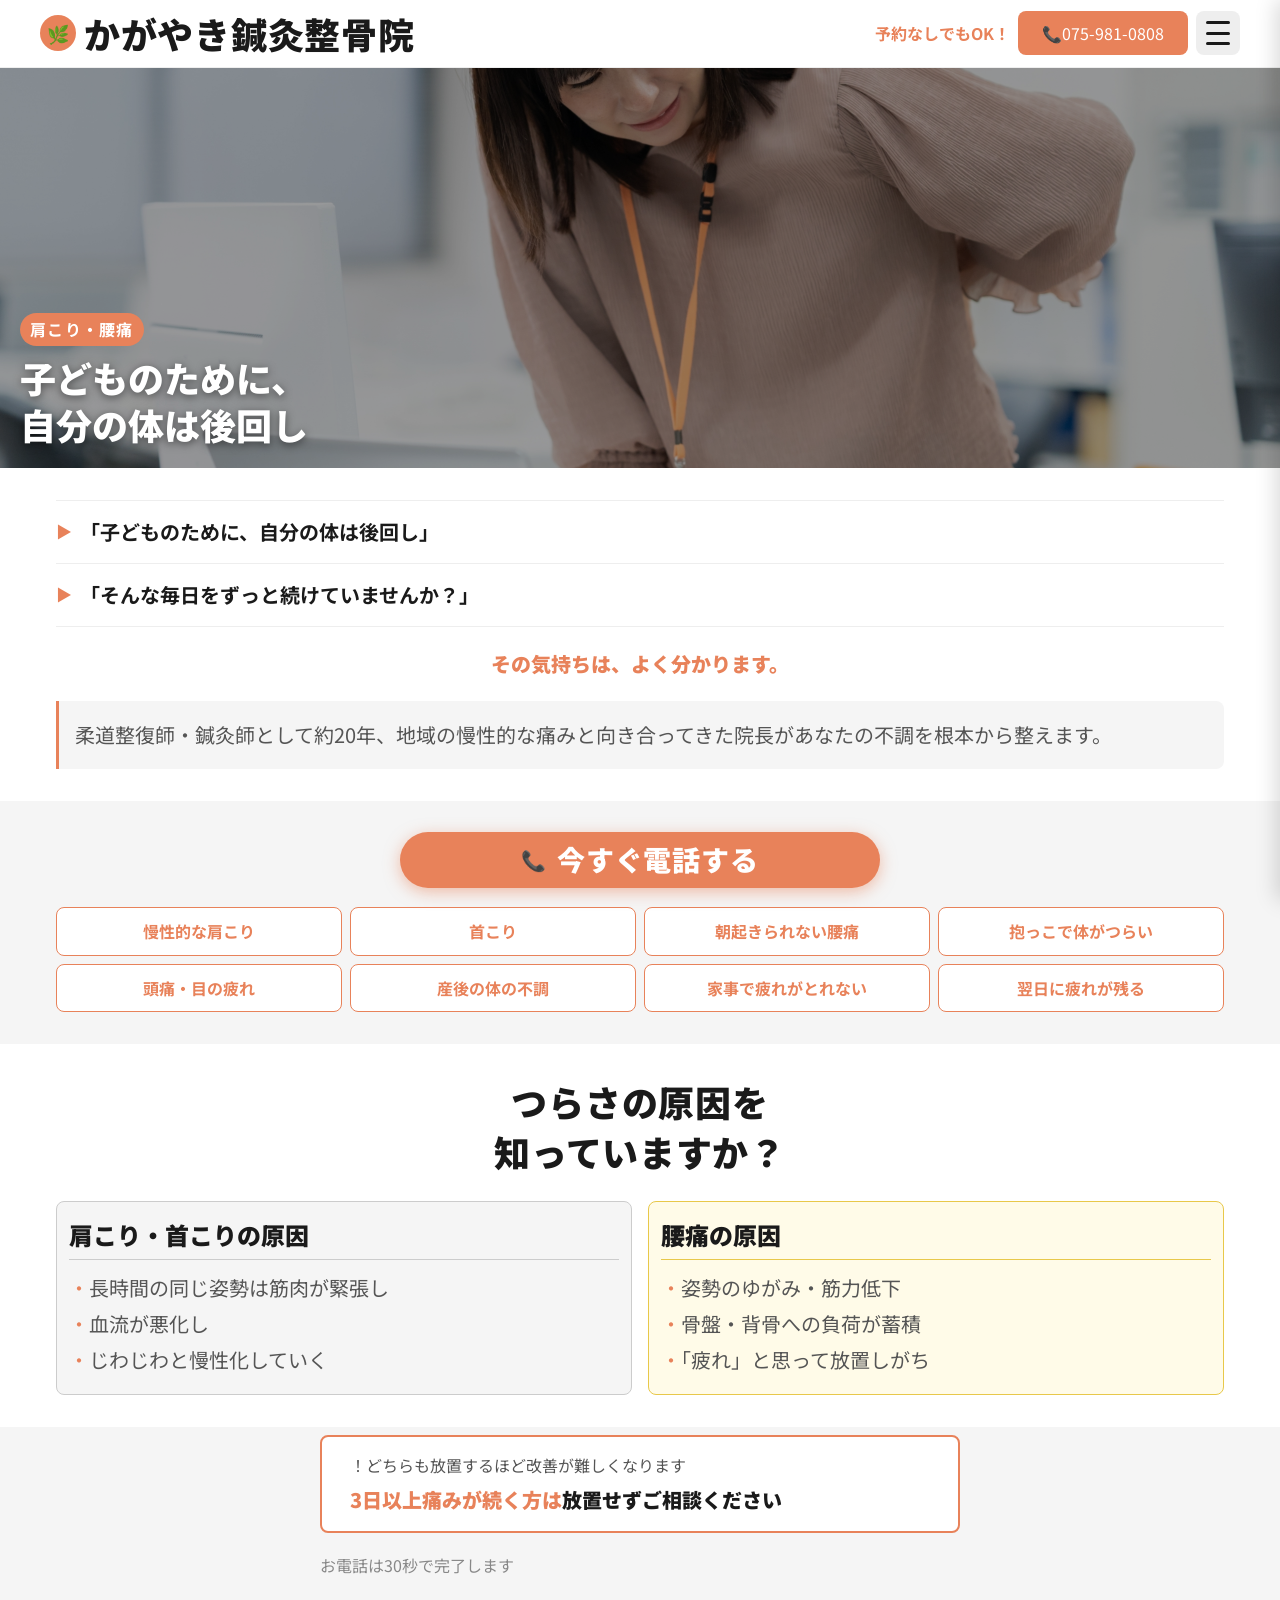
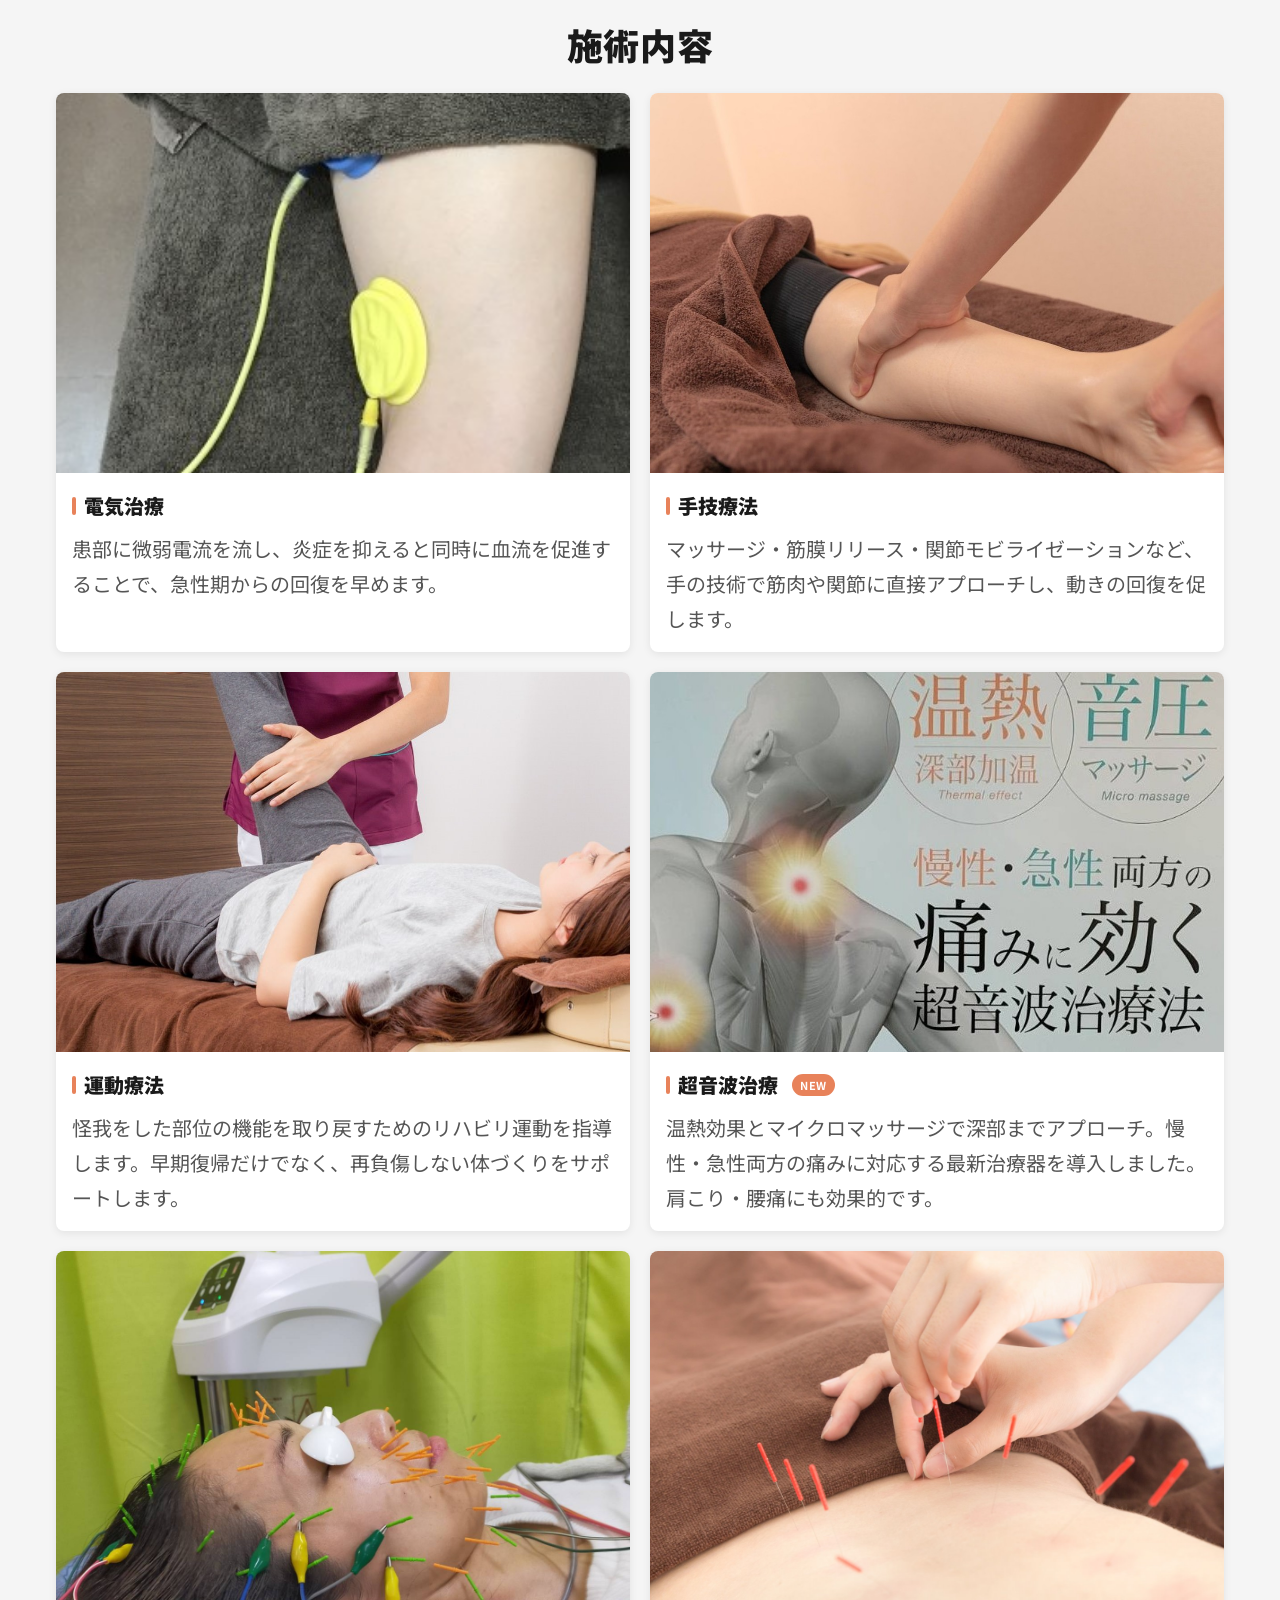
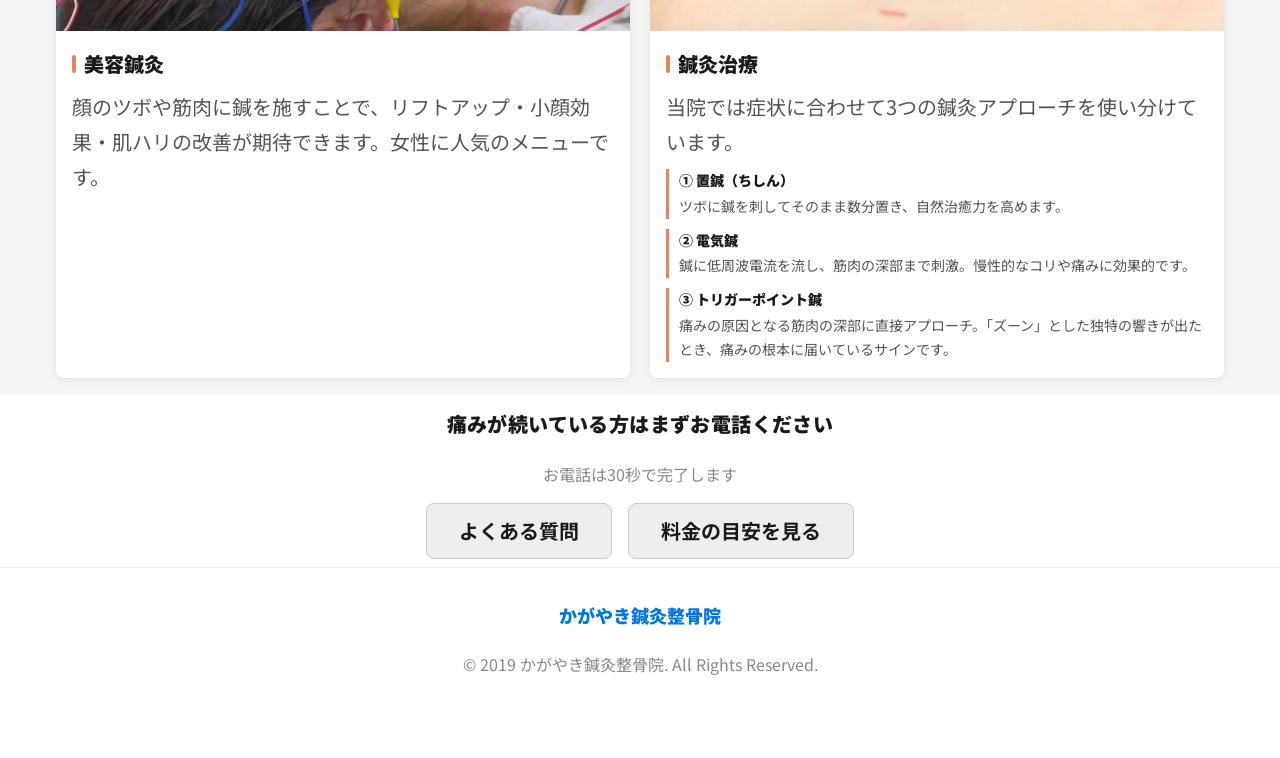
==== shoulder.html @ 0aa4e9fb "SP/PC全ページ修正・visit/first新規追加・ハンバーガーメニュー実装" ====
<!DOCTYPE html>
<html lang="ja">
<head>
  <meta charset="UTF-8" />
  <meta name="viewport" content="width=device-width, initial-scale=1.0" />
  <title>肩こり・腰痛・子育て世代｜かがやき鍼灸整骨院（八幡市）</title>
  <meta name="description" content="肩こり・腰痛・産後の不調にお悩みの方へ。子連れOK・キッズスペース完備。柔道整復師・鍼灸師の院長が慢性疼痛を根本から改善。京都府八幡市のかがやき鍼灸整骨院。" />
  <link rel="canonical" href="https://kagayaki-seikotsuin.jp/shoulder.html" />
  <link rel="icon" type="image/svg+xml" href="img/favicon.svg" />
  <link rel="apple-touch-icon" href="img/apple-touch-icon.png" />
  <meta property="og:title" content="肩こり・腰痛・子育て世代｜かがやき鍼灸整骨院（八幡市）" />
  <meta property="og:description" content="肩こり・腰痛・産後の不調。子連れOK・キッズスペース完備。慢性的な痛みを根本から改善します。" />
  <meta property="og:image" content="https://kagayaki-seikotsuin.jp/img/ogp_shoulder.jpg" />
  <meta property="og:type" content="website" />
  <meta property="og:url" content="https://kagayaki-seikotsuin.jp/shoulder.html" />
  <meta property="og:locale" content="ja_JP" />
  <meta property="og:site_name" content="かがやき鍼灸整骨院" />
  <link rel="preconnect" href="https://fonts.googleapis.com" />
  <link rel="preconnect" href="https://fonts.gstatic.com" crossorigin />
  <link href="https://fonts.googleapis.com/css2?family=Noto+Sans+JP:wght@400;500;700;900&display=swap" rel="stylesheet" />
  <link rel="stylesheet" href="style.css" />
</head>
<body>

  <!-- Header -->
  <header class="site-header">
    <div class="site-header__logo">
      <div class="site-header__logo-icon">🌿</div>
      <div class="site-header__logo-text">
        <a href="index.html" class="site-header__logo-name">かがやき鍼灸整骨院</a>
        
      </div>
    </div>
    <div class="site-header__right">
      <span class="site-header__notice">予約なしでもOK！</span>
      <a href="tel:075-981-0808" class="site-header__tel-btn">📞<span class="site-header__tel-num"> 075-981-0808</span></a>
      <button class="hamburger" id="hamburger" aria-label="メニューを開く"><span></span><span></span><span></span></button>
    </div>
  </header>

  <!-- ドロワーメニュー -->
  <nav class="drawer" id="drawer">
    <ul class="drawer__list">
      <li><a href="index.html" class="drawer__item">🏠 トップページ</a></li>
      <li><a href="first.html" class="drawer__item">初めての方へ</a></li>
      <li><a href="sports.html" class="drawer__item">スポーツ外傷・障害</a></li>
      <li><a href="shoulder.html" class="drawer__item">肩こり・腰痛</a></li>
      <li><a href="visit.html" class="drawer__item">無料送迎・訪問診療</a></li>
    </ul>
  </nav>
  <div class="drawer-overlay" id="drawerOverlay"></div>

  <!-- Hero -->
  <section class="page-hero">
    <div class="page-hero__placeholder page-hero__placeholder--shoulder">
      <img src="img/shoulder_hero.jpg" alt="肩こり・腰痛" onerror="this.style.display='none'" />
    </div>
    <div class="page-hero__overlay">
      <span class="page-hero__tag">肩こり・腰痛</span>
      <h1 class="page-hero__title">子どものために、<br />自分の体は後回し</h1>
    </div>
  </section>

  <!-- 共感コピー -->
  <section class="sympathy">
    <div class="container">
      <ul class="sympathy__list">
        <li class="sympathy__item">「子どものために、自分の体は後回し」</li>
        <li class="sympathy__item">「そんな毎日をずっと続けていませんか？」</li>
      </ul>
      <p class="sympathy__message">その気持ちは、よく分かります。</p>
      <div class="sympathy__doctor">
        柔道整復師・鍼灸師として約20年、地域の慢性的な痛みと向き合ってきた院長があなたの不調を根本から整えます。
      </div>
    </div>
  </section>

  <!-- こんな症状 -->
  <section class="symptoms-section">
    <div class="container">
      <h2 class="section-title">こんな症状ありませんか</h2>
      <div class="symptoms-grid">
        <div class="symptom-tag">慢性的な肩こり</div>
        <div class="symptom-tag">首こり</div>
        <div class="symptom-tag">朝起きられない腰痛</div>
        <div class="symptom-tag">抱っこで体がつらい</div>
        <div class="symptom-tag">頭痛・目の疲れ</div>
        <div class="symptom-tag">産後の体の不調</div>
        <div class="symptom-tag">家事で疲れがとれない</div>
        <div class="symptom-tag">翌日に疲れが残る</div>
      </div>
    </div>
  </section>

  <!-- 原因比較ボックス -->
  <section class="compare-section">
    <div class="container">
      <h2 class="section-title">つらさの原因を<br />知っていますか？</h2>
      <div class="compare-box">
        <div class="compare-card compare-card--gray">
          <p class="compare-card__title">肩こり・首こりの原因</p>
          <p class="compare-card__item">長時間の同じ姿勢は筋肉が緊張し</p>
          <p class="compare-card__item">血流が悪化し</p>
          <p class="compare-card__item">じわじわと慢性化していく</p>
        </div>
        <div class="compare-card compare-card--yellow">
          <p class="compare-card__title">腰痛の原因</p>
          <p class="compare-card__item">姿勢のゆがみ・筋力低下</p>
          <p class="compare-card__item">骨盤・背骨への負荷が蓄積</p>
          <p class="compare-card__item">「疲れ」と思って放置しがち</p>
        </div>
      </div>
    </div>
  </section>

  <!-- 寄り添い＋CTA統合ブロック -->
  <section class="section section--gray section--tight">
    <div class="container">
      <div class="appeal-block">
        <p class="appeal-block__lead">！どちらも放置するほど改善が難しくなります</p>
        <p class="appeal-block__title"><span>3日以上痛みが続く方は</span>放置せずご相談ください</p>
      </div>
      <div class="appeal-cta">
        <p class="micro-copy">お電話は30秒で完了します</p>
      </div>
    </div>
  </section>

  <!-- 施術内容 -->
  <section class="treatment-section">
    <div class="container">
      <h2 class="section-title">施術内容</h2>
      <ul class="treatment-list">
        <li class="treatment-card">
          <div class="treatment-card__img-wrap">
            <img src="img/treatment_denki.jpg" alt="電気治療" onerror="this.parentElement.outerHTML='<div class=\'treatment-card__placeholder\' style=\'background:#e8f4fd\'>⚡</div>'" />
          </div>
          <div class="treatment-card__body">
            <h3 class="treatment-card__title">電気治療</h3>
            <p class="treatment-card__text">患部に微弱電流を流し、炎症を抑えると同時に血流を促進することで、急性期からの回復を早めます。</p>
          </div>
        </li>
        <li class="treatment-card">
          <div class="treatment-card__img-wrap">
            <img src="img/treatment_shuki.jpg" alt="手技療法" onerror="this.parentElement.outerHTML='<div class=\'treatment-card__placeholder\' style=\'background:#fff0e8\'>🤲</div>'" />
          </div>
          <div class="treatment-card__body">
            <h3 class="treatment-card__title">手技療法</h3>
            <p class="treatment-card__text">マッサージ・筋膜リリース・関節モビライゼーションなど、手の技術で筋肉や関節に直接アプローチし、動きの回復を促します。</p>
          </div>
        </li>
        <li class="treatment-card">
          <div class="treatment-card__img-wrap">
            <img src="img/treatment_undo.jpg" alt="運動療法" onerror="this.parentElement.outerHTML='<div class=\'treatment-card__placeholder\' style=\'background:#f8f0ff\'>🏋️</div>'" />
          </div>
          <div class="treatment-card__body">
            <h3 class="treatment-card__title">運動療法</h3>
            <p class="treatment-card__text">怪我をした部位の機能を取り戻すためのリハビリ運動を指導します。早期復帰だけでなく、再負傷しない体づくりをサポートします。</p>
          </div>
        </li>
        <li class="treatment-card">
          <div class="treatment-card__img-wrap treatment-card__img-wrap--top">
            <img src="img/treatment_ultrasound.jpg" alt="超音波治療" onerror="this.parentElement.outerHTML='<div class=\'treatment-card__placeholder\' style=\'background:#e8f4fd\'>〜</div>'" />
          </div>
          <div class="treatment-card__body">
            <h3 class="treatment-card__title">超音波治療 <span class="treatment-card__new">NEW</span></h3>
            <p class="treatment-card__text">温熱効果とマイクロマッサージで深部までアプローチ。慢性・急性両方の痛みに対応する最新治療器を導入しました。肩こり・腰痛にも効果的です。</p>
          </div>
        </li>
        <li class="treatment-card">
          <div class="treatment-card__img-wrap">
            <img src="img/treatment_beauty.jpg" alt="美容鍼灸" onerror="this.parentElement.outerHTML='<div class=\'treatment-card__placeholder\' style=\'background:#fce8f8\'>✨</div>'" />
          </div>
          <div class="treatment-card__body">
            <h3 class="treatment-card__title">美容鍼灸</h3>
            <p class="treatment-card__text">顔のツボや筋肉に鍼を施すことで、リフトアップ・小顔効果・肌ハリの改善が期待できます。女性に人気のメニューです。</p>
          </div>
        </li>
        <li class="treatment-card">
          <div class="treatment-card__img-wrap">
            <img src="img/treatment_shinkyu.jpg" alt="鍼灸治療" onerror="this.parentElement.outerHTML='<div class=\'treatment-card__placeholder\' style=\'background:#fff8e8\'>🪡</div>'" />
          </div>
          <div class="treatment-card__body">
            <h3 class="treatment-card__title">鍼灸治療</h3>
            <p class="treatment-card__text">当院では症状に合わせて3つの鍼灸アプローチを使い分けています。</p>
            <ul class="treatment-card__list">
              <li>
                <span class="treatment-card__list-title">① 置鍼（ちしん）</span>
                ツボに鍼を刺してそのまま数分置き、自然治癒力を高めます。
              </li>
              <li>
                <span class="treatment-card__list-title">② 電気鍼</span>
                鍼に低周波電流を流し、筋肉の深部まで刺激。慢性的なコリや痛みに効果的です。
              </li>
              <li>
                <span class="treatment-card__list-title">③ トリガーポイント鍼</span>
                痛みの原因となる筋肉の深部に直接アプローチ。「ズーン」とした独特の響きが出たとき、痛みの根本に届いているサインです。
              </li>
            </ul>
          </div>
        </li>
      </ul>
    </div>
  </section>

  <!-- CTA -->
  <div class="cta-block">
    <div class="container">
      <h2 class="section-title section-title--cta">痛みが続いている方はまずお電話ください</h2>
      <p class="micro-copy">お電話は30秒で完了します</p>
    </div>
  </div>

  <!-- サブボタン -->
  <section class="section">
    <div class="container">
      <div class="btn-group">
        <a href="index.html#faq" class="btn-sub">よくある質問</a>
        <a href="index.html#ryokin" class="btn-sub">料金の目安を見る</a>
      </div>
    </div>
  </section>

  <!-- Footer -->
  <footer class="site-footer">
    <p class="site-footer__logo">かがやき鍼灸整骨院</p>
    <p class="site-footer__copy">© 2019 かがやき鍼灸整骨院. All Rights Reserved.</p>
  </footer>

  <a href="tel:075-981-0808" class="sticky-cta">
    <span class="sticky-cta__icon">📞</span>
    今すぐ電話する
  </a>

  <script src="script.js"></script>
</body>
</html>
---- style.css ----
/* ===================================
   かがやき鍼灸整骨院 - 共通スタイル
   Figmaデザイン準拠版
   =================================== */

/* ---------- Google Fonts ---------- */
/* Noto Sans JP はHTMLのheadで読み込み済み */

/* ---------- CSS Variables ---------- */
:root {
  --color-primary: #E8825A;
  --color-primary-dark: #D06A42;
  --color-secondary: #0077DD;
  --color-white: #FFFFFF;
  --color-black: #1A1A1A;
  --color-gray-50: #FAFAFA;
  --color-gray-100: #F5F5F5;
  --color-gray-200: #EEEEEE;
  --color-gray-300: #CCCCCC;
  --color-gray-500: #888888;
  --color-gray-700: #555555;
  --color-yellow-light: #FFFBF0;

  --font-base: 'Noto Sans JP', sans-serif;

  --radius-sm: 4px;
  --radius-md: 8px;
  --radius-lg: 16px;

  --shadow-sm: 0 2px 8px rgba(0, 0, 0, 0.08);
  --shadow-md: 0 4px 16px rgba(0, 0, 0, 0.12);

  --sticky-h: 56px;
}

/* ---------- Reset & Base ---------- */
*, *::before, *::after {
  box-sizing: border-box;
  margin: 0;
  padding: 0;
}

html {
  font-size: 16px;
  scroll-behavior: smooth;
}

body {
  font-family: var(--font-base);
  font-size: 16px;
  line-height: 1.7;
  color: var(--color-black);
  background: var(--color-white);
  padding-bottom: var(--sticky-h);
  -webkit-text-size-adjust: 100%;
  overflow-x: hidden;
}

img {
  max-width: 100%;
  height: auto;
  display: block;
}

a {
  color: inherit;
  text-decoration: none;
}

ul, ol {
  list-style: none;
}

/* ---------- Layout ---------- */
.container {
  width: 100%;
  max-width: 760px;
  margin: 0 auto;
  padding: 0 16px;
}

/* ---------- Header ---------- */
.site-header {
  background: var(--color-white);
  padding: 8px 12px;
  display: flex;
  align-items: center;
  justify-content: space-between;
  border-bottom: 1px solid var(--color-gray-200);
  gap: 8px;
}

.site-header__logo {
  display: flex;
  align-items: center;
  gap: 8px;
}

.site-header__logo-icon {
  width: 36px;
  height: 36px;
  background: var(--color-primary);
  border-radius: 50%;
  display: flex;
  align-items: center;
  justify-content: center;
  font-size: 18px;
  flex-shrink: 0;
}

.site-header__logo-text {
  display: flex;
  flex-direction: column;
}

.site-header__logo-name {
  font-size: 16px;
  font-weight: 900;
  color: var(--color-black);
  line-height: 1.3;
  letter-spacing: 0.02em;
}

.site-header__logo-sub {
  font-size: 16px;
  color: var(--color-gray-500);
}

.site-header__back {
  font-size: 12px;
  color: var(--color-secondary);
  font-weight: 700;
  text-decoration: none;
  line-height: 1.3;
}

.site-header__back:hover {
  text-decoration: underline;
}

.site-header__right {
  display: flex;
  flex-direction: row;
  align-items: center;
  gap: 8px;
  flex-shrink: 0;
}

.site-header__notice {
  display: none;
  font-size: 16px;
  color: var(--color-primary);
  font-weight: 700;
  line-height: 1.3;
  text-align: right;
}

.site-header__tel-btn {
  display: flex;
  align-items: center;
  justify-content: center;
  background: var(--color-primary);
  color: var(--color-white);
  width: 44px;
  height: 44px;
  border-radius: var(--radius-md);
  font-size: 22px;
  text-decoration: none;
  flex-shrink: 0;
}

.site-header__tel-num {
  display: none;
}

@media (min-width: 768px) {
  .site-header__tel-num {
    display: inline;
  }
}

/* ---------- FV ---------- */
.fv {
  position: relative;
  overflow: hidden;
}

.fv__image-wrap {
  position: relative;
  width: 100%;
  height: 460px;
  background: linear-gradient(160deg, #2c5f8a 0%, #1a3a5c 40%, #E8825A 100%);
}

.fv__image-wrap img {
  width: 100%;
  height: 100%;
  object-fit: cover;
  object-position: center;
  display: block;
}

.fv__overlay {
  position: absolute;
  inset: 0;
  background: linear-gradient(to bottom, rgba(0,0,0,0.2) 0%, rgba(0,0,0,0.6) 100%);
  display: flex;
  flex-direction: column;
  justify-content: flex-end;
  padding: 24px 20px;
}

.fv__catch {
  font-size: 32px;
  font-weight: 900;
  color: var(--color-white);
  line-height: 1.2;
  margin-bottom: 6px;
  text-shadow: 0 2px 8px rgba(0,0,0,0.5);
  letter-spacing: 0.02em;
}

.fv__sub {
  font-size: 20px;
  color: rgba(255,255,255,0.95);
  font-weight: 500;
  margin-bottom: 16px;
  text-shadow: 0 1px 4px rgba(0,0,0,0.4);
}

.fv__tags {
  display: flex;
  flex-wrap: wrap;
  gap: 8px;
  margin-bottom: 20px;
}

.fv__tag {
  background: rgba(255,255,255,0.2);
  border: 1px solid rgba(255,255,255,0.6);
  color: var(--color-white);
  font-size: 20px;
  font-weight: 700;
  padding: 4px 12px;
  border-radius: 100px;
  backdrop-filter: blur(4px);
  letter-spacing: 0.05em;
}

.fv__cta {
  display: flex;
  align-items: center;
  justify-content: center;
  gap: 8px;
  width: 100%;
  height: 64px;
  background: var(--color-primary);
  color: var(--color-white);
  font-size: 20px;
  font-weight: 900;
  border-radius: var(--radius-md);
  text-decoration: none;
  letter-spacing: 0.03em;
  box-shadow: 0 4px 16px rgba(232,130,90,0.5);
}

/* ---------- Nayami Section ---------- */
.nayami {
  padding: 32px 16px;
  background: var(--color-white);
}

.nayami__title {
  font-size: 20px;
  font-weight: 900;
  text-align: center;
  margin-bottom: 20px;
  color: var(--color-black);
}

.nayami__list {
  display: flex;
  flex-direction: column;
  gap: 10px;
}

.nayami__item {
  display: flex;
  align-items: center;
  justify-content: space-between;
  padding: 16px;
  border: 2px solid var(--color-primary);
  border-radius: var(--radius-md);
  font-size: 16px;
  font-weight: 700;
  color: var(--color-black);
  text-decoration: none;
  transition: background 0.2s, color 0.2s;
  line-height: 1.5;
  background: var(--color-white);
}

.nayami__item:hover {
  background: #fff4ef;
}

.nayami__item-text {
  flex: 1;
}

.nayami__item-arrow {
  color: var(--color-primary);
  font-size: 18px;
  font-weight: 900;
  flex-shrink: 0;
  margin-left: 8px;
}

.section-title--cta {
  margin-bottom: 16px;
}

/* ---------- Section Title ---------- */
.section-title {
  font-size: 24px;
  font-weight: 900;
  text-align: center;
  margin-bottom: 24px;
  line-height: 1.4;
  letter-spacing: 0.02em;
}

.section-title--underline {
  padding-bottom: 14px;
  position: relative;
}

.section-title--underline::after {
  content: '';
  position: absolute;
  bottom: 0;
  left: 50%;
  transform: translateX(-50%);
  width: 40px;
  height: 3px;
  background: var(--color-primary);
  border-radius: 2px;
}

/* ---------- Reasons ---------- */
.reasons {
  padding: 40px 16px;
  background: var(--color-gray-100);
}

.reasons__list {
  display: flex;
  flex-direction: column;
  gap: 16px;
}

.reason-card {
  background: var(--color-white);
  border-radius: var(--radius-md);
  padding: 20px 16px;
  display: flex;
  align-items: flex-start;
  gap: 14px;
  box-shadow: var(--shadow-sm);
}

/* 縦構成カード（画像あり） */
.reason-card--vertical {
  flex-direction: column;
  padding: 0;
  overflow: hidden;
}

.reason-card__img-wrap {
  width: 100%;
  height: 200px;
  position: relative;
  background: var(--color-gray-200);
  overflow: hidden;
}

.reason-card__img-wrap img {
  width: 100%;
  height: 100%;
  object-fit: cover;
  object-position: top;
  display: block;
}

.reason-card__img-wrap--center img {
  object-position: center;
}

.reason-card__img-dummy {
  position: absolute;
  inset: 0;
  display: flex;
  flex-direction: column;
  align-items: center;
  justify-content: center;
  gap: 8px;
  background: var(--color-gray-200);
}

.reason-card__img-wrap img + .reason-card__img-dummy {
  display: none;
}

.reason-card__img-dummy-icon {
  font-size: 48px;
}

.reason-card__img-dummy-text {
  font-size: 13px;
  color: var(--color-gray-500);
  font-weight: 700;
}

.reason-card--vertical .reason-card__body {
  padding: 16px;
}

.reason-card__icon {
  font-size: 36px;
  flex-shrink: 0;
  line-height: 1;
}

.reason-card__body {}

.reason-card__title {
  font-size: 16px;
  font-weight: 900;
  margin-bottom: 4px;
  color: var(--color-black);
}

.reason-card__text {
  font-size: 16px;
  color: var(--color-gray-700);
  line-height: 1.65;
}

/* ---------- Micro Copy ---------- */
.micro-copy {
  font-size: 16px;
  color: var(--color-gray-500);
  text-align: center;
  line-height: 1.6;
  margin-bottom: 0;
}

.micro-copy--white {
  color: rgba(255,255,255,0.85);
}

/* ---------- Buttons ---------- */
.btn-primary {
  display: flex;
  align-items: center;
  justify-content: center;
  gap: 8px;
  width: 100%;
  height: 56px;
  background: var(--color-primary);
  color: var(--color-white);
  font-size: 16px;
  font-weight: 900;
  border-radius: var(--radius-md);
  border: none;
  cursor: pointer;
  text-decoration: none;
  transition: background 0.2s;
  font-family: var(--font-base);
  letter-spacing: 0.03em;
}

.btn-primary:hover {
  background: var(--color-primary-dark);
}

.btn-primary:active {
  transform: scale(0.98);
}

.btn-primary--white {
  background: var(--color-white);
  color: var(--color-primary);
  border: 2px solid var(--color-primary);
}

.btn-sub {
  display: flex;
  align-items: center;
  justify-content: center;
  gap: 8px;
  width: 100%;
  height: 48px;
  background: var(--color-gray-200);
  color: var(--color-black);
  font-size: 16px;
  font-weight: 700;
  border-radius: var(--radius-md);
  border: 1px solid var(--color-gray-300);
  text-decoration: none;
  transition: background 0.2s;
  font-family: var(--font-base);
}

.btn-sub:hover {
  background: var(--color-gray-300);
}

.btn-group {
  display: flex;
  flex-direction: column;
  align-items: center;
  gap: 10px;
}

/* ---------- CTA Section ---------- */
.cta-block {
  padding: 16px 16px 8px;
  text-align: center;
}

.cta-block .section-title {
  font-size: 20px;
}

.cta-block--orange {
  background: var(--color-primary);
}

.cta-block--orange .section-title {
  color: var(--color-white);
}

/* ---------- Price ---------- */
.price-section {
  padding: 40px 16px;
  background: var(--color-white);
}

.price-table {
  width: 100%;
  border-collapse: collapse;
}

.price-table th {
  background: var(--color-primary);
  color: var(--color-white);
  font-weight: 700;
  padding: 10px 14px;
  text-align: left;
  font-size: 16px;
}

.price-table td {
  padding: 14px;
  border-bottom: 1px solid var(--color-gray-200);
  font-size: 16px;
  vertical-align: middle;
}

.price-table tr:last-child td {
  border-bottom: none;
}

.price-table tr:nth-child(even) td {
  background: var(--color-gray-50);
}

.price-table__amount {
  font-weight: 900;
  color: var(--color-primary);
  font-size: 16px;
  white-space: nowrap;
}

.price-table__note {
  font-size: 16px;
  color: var(--color-gray-500);
  display: block;
  margin-top: 2px;
}

.price-note {
  margin-top: 14px;
  padding: 12px 14px;
  background: var(--color-yellow-light);
  border-radius: var(--radius-md);
  font-size: 16px;
  color: var(--color-gray-700);
  border-left: 3px solid #E8B95A;
  line-height: 1.6;
}

/* ---------- Voice ---------- */
.voice-section {
  padding: 40px 16px;
  background: var(--color-gray-100);
}

.voice-list {
  display: flex;
  flex-direction: column;
  gap: 14px;
}

.voice-card {
  background: var(--color-white);
  border-radius: var(--radius-md);
  padding: 18px 16px;
  box-shadow: var(--shadow-sm);
}

.voice-card__stars {
  color: #F5C518;
  font-size: 16px;
  letter-spacing: 2px;
  margin-bottom: 10px;
}

.voice-card__text {
  font-size: 16px;
  color: var(--color-gray-700);
  line-height: 1.75;
  margin-bottom: 10px;
}

.voice-card__meta {
  font-size: 16px;
  color: var(--color-gray-500);
  font-weight: 700;
}

/* ---------- FAQ ---------- */
.faq-section {
  padding: 40px 16px;
  background: var(--color-white);
}

.faq-list {
  display: flex;
  flex-direction: column;
}

.faq-item {
  border-bottom: 1px solid var(--color-gray-200);
}

.faq-question {
  display: flex;
  align-items: center;
  gap: 10px;
  padding: 18px 0;
  cursor: pointer;
  background: none;
  border: none;
  width: 100%;
  text-align: left;
  font-family: var(--font-base);
}

.faq-q-label {
  width: 26px;
  height: 26px;
  background: var(--color-primary);
  color: var(--color-white);
  border-radius: 50%;
  font-size: 16px;
  font-weight: 900;
  display: flex;
  align-items: center;
  justify-content: center;
  flex-shrink: 0;
}

.faq-question__text {
  font-size: 16px;
  font-weight: 700;
  color: var(--color-black);
  flex: 1;
  line-height: 1.5;
}

.faq-icon {
  font-size: 20px;
  color: var(--color-gray-500);
  transition: transform 0.3s;
  flex-shrink: 0;
  line-height: 1;
}

.faq-item.is-open .faq-icon {
  transform: rotate(45deg);
}

.faq-answer {
  display: none;
  padding: 0 0 18px 36px;
}

.faq-item.is-open .faq-answer {
  display: flex;
  gap: 10px;
}

.faq-a-label {
  width: 26px;
  height: 26px;
  background: var(--color-secondary);
  color: var(--color-white);
  border-radius: 50%;
  font-size: 16px;
  font-weight: 900;
  display: flex;
  align-items: center;
  justify-content: center;
  flex-shrink: 0;
  margin-top: 2px;
}

.faq-answer__text {
  font-size: 16px;
  color: var(--color-gray-700);
  line-height: 1.75;
  flex: 1;
}

/* ---------- Access ---------- */
.access-section {
  padding: 40px 16px;
  background: var(--color-gray-100);
}

.access-map {
  border-radius: var(--radius-md);
  overflow: hidden;
  margin-bottom: 20px;
  box-shadow: var(--shadow-sm);
}

.access-map iframe {
  display: block;
  width: 100%;
  height: 220px;
  border: none;
}

.access-info {
  background: var(--color-white);
  border-radius: var(--radius-md);
  overflow: hidden;
  box-shadow: var(--shadow-sm);
}

.access-row {
  display: flex;
  gap: 0;
  border-bottom: 1px solid var(--color-gray-200);
}

.access-row:last-child {
  border-bottom: none;
}

.access-row__label {
  font-size: 16px;
  font-weight: 700;
  color: var(--color-white);
  background: var(--color-primary);
  padding: 12px 10px;
  width: 80px;
  min-width: 80px;
  display: flex;
  align-items: center;
  justify-content: center;
  text-align: center;
  flex-shrink: 0;
  line-height: 1.4;
}

.access-row__value {
  font-size: 16px;
  color: var(--color-black);
  padding: 12px 14px;
  line-height: 1.6;
  display: flex;
  align-items: center;
}

/* ---------- Page Hero (subpages) ---------- */
.page-hero {
  position: relative;
  overflow: hidden;
}

.page-hero__img-wrap {
  width: 100%;
  height: auto;
  overflow: hidden;
}

.page-hero__img-wrap img {
  width: 100%;
  height: auto;
  display: block;
}

.page-hero__placeholder {
  width: 100%;
  height: 260px;
  display: flex;
  align-items: center;
  justify-content: center;
}

.page-hero__placeholder--sports {
  background: linear-gradient(160deg, #0f2940 0%, #1e4d7a 60%, #2a6b9e 100%);
}

.page-hero__placeholder--shoulder {
  background: linear-gradient(160deg, #3a5a30 0%, #5a8a4a 60%, #7aaa6a 100%);
}

.page-hero__overlay {
  position: absolute;
  inset: 0;
  background: rgba(0,0,0,0.4);
  display: flex;
  flex-direction: column;
  justify-content: flex-end;
  padding: 20px;
}

.page-hero__tag {
  display: inline-block;
  background: var(--color-primary);
  color: var(--color-white);
  font-size: 16px;
  font-weight: 700;
  padding: 3px 10px;
  border-radius: 100px;
  margin-bottom: 8px;
  letter-spacing: 0.08em;
  width: fit-content;
}

.page-hero__title {
  font-size: 22px;
  font-weight: 900;
  color: var(--color-white);
  text-shadow: 0 2px 8px rgba(0,0,0,0.5);
  line-height: 1.3;
}

.page-hero__sub {
  margin-top: 8px;
  font-size: 13px;
  color: rgba(255,255,255,0.9);
  font-weight: 500;
  line-height: 1.7;
  text-shadow: 0 1px 4px rgba(0,0,0,0.5);
}

@media (min-width: 768px) {
  .page-hero__sub { font-size: 18px; }
}

/* ---------- Sympathy ---------- */
.sympathy {
  padding: 32px 16px;
}

.sympathy__list {
  margin-bottom: 20px;
  border-top: 1px solid var(--color-gray-200);
}

.sympathy__item {
  font-size: 16px;
  font-weight: 700;
  color: var(--color-black);
  padding: 14px 0;
  border-bottom: 1px solid var(--color-gray-200);
  display: flex;
  align-items: center;
  gap: 8px;
}

.sympathy__item::before {
  content: '▶';
  color: var(--color-primary);
  font-size: 16px;
  flex-shrink: 0;
}

.sympathy__message {
  font-size: 20px;
  font-weight: 900;
  color: var(--color-primary);
  text-align: center;
  margin-bottom: 20px;
}

.sympathy__doctor {
  background: var(--color-gray-100);
  border-left: 3px solid var(--color-primary);
  padding: 16px;
  border-radius: 0 var(--radius-md) var(--radius-md) 0;
  font-size: 16px;
  line-height: 1.8;
  color: var(--color-gray-700);
}

/* ---------- Symptoms ---------- */
.symptoms-section {
  padding: 32px 16px;
  background: var(--color-gray-100);
}

.symptoms-grid {
  display: grid;
  grid-template-columns: 1fr 1fr;
  gap: 8px;
}

.symptom-tag {
  background: var(--color-white);
  border: 1.5px solid var(--color-primary);
  border-radius: var(--radius-md);
  padding: 12px 8px;
  font-size: 16px;
  font-weight: 700;
  text-align: center;
  color: var(--color-primary);
  line-height: 1.4;
}

/* ---------- Compare Box ---------- */
.compare-section {
  padding: 32px 16px;
}

.compare-box {
  display: grid;
  grid-template-columns: 1fr;
  gap: 12px;
}

.compare-card {
  border-radius: var(--radius-md);
  padding: 16px 12px;
}

.compare-card--white {
  background: var(--color-white);
  border: 1.5px solid var(--color-gray-300);
}

.compare-card--yellow {
  background: #FFFBE8;
  border: 1.5px solid #E8C84A;
}

.compare-card--gray {
  background: var(--color-gray-100);
  border: 1.5px solid var(--color-gray-300);
}

.compare-card__badge {
  display: inline-block;
  font-size: 16px;
  font-weight: 700;
  padding: 2px 8px;
  border-radius: 100px;
  margin-bottom: 8px;
  color: var(--color-white);
}

.compare-card--white .compare-card__badge {
  background: var(--color-secondary);
}

.compare-card--yellow .compare-card__badge {
  background: #C89A20;
}

.compare-card__title {
  font-size: 16px;
  font-weight: 900;
  margin-bottom: 10px;
  padding-bottom: 8px;
  border-bottom: 1.5px solid var(--color-gray-300);
  line-height: 1.4;
}

.compare-card--yellow .compare-card__title {
  border-bottom-color: #E8C84A;
}

.compare-card__item {
  font-size: 16px;
  color: var(--color-gray-700);
  line-height: 1.6;
  padding: 2px 0;
}

.compare-card__item::before {
  content: '・';
  color: var(--color-primary);
}

/* ---------- Support Box ---------- */
.support-box {
  background: #FFF4EF;
  border: 2px solid var(--color-primary);
  border-radius: var(--radius-lg);
  padding: 12px 24px;
  text-align: center;
  margin: 12px auto;
  width: fit-content;
  max-width: calc(100% - 32px);
}

.support-box__icon {
  font-size: 36px;
  margin-bottom: 10px;
}

.support-box__title {
  font-size: 16px;
  font-weight: 900;
  color: var(--color-primary);
  margin-bottom: 8px;
  line-height: 1.5;
}

.support-box__icon {
  display: none;
}

.support-box__text {
  font-size: 16px;
  color: var(--color-gray-700);
  line-height: 1.75;
}

/* ---------- Urgent Block ---------- */
.urgent-block {
  background: var(--color-white);
  border: 2px solid var(--color-primary);
  border-radius: var(--radius-md);
  padding: 20px 24px;
  text-align: center;
  width: fit-content;
  max-width: calc(100% - 32px);
  margin: 0 auto;
}

.urgent-block__title {
  font-size: 16px;
  font-weight: 900;
  color: var(--color-black);
  line-height: 1.6;
  margin-bottom: 16px;
}

.urgent-block__title span {
  color: var(--color-primary);
  font-size: 17px;
}

/* ---------- Treatment ---------- */
.treatment-section {
  padding: 16px 16px;
  background: var(--color-gray-100);
}

.treatment-list {
  display: flex;
  flex-direction: column;
  gap: 16px;
}

.treatment-card {
  background: var(--color-white);
  border-radius: var(--radius-md);
  overflow: hidden;
  box-shadow: var(--shadow-sm);
}

.treatment-card__img-wrap {
  width: 100%;
  height: 180px;
  overflow: hidden;
}

.treatment-card__img-wrap img {
  width: 100%;
  height: 100%;
  object-fit: cover;
  object-position: center center;
  display: block;
}

/* 超音波治療画像：そのまま表示 */
.treatment-card__img-wrap--top {
  height: auto;
}

.treatment-card__img-wrap--top img {
  object-fit: contain;
  height: auto;
  object-position: center;
}

.treatment-card__placeholder {
  width: 100%;
  height: 180px;
  display: flex;
  align-items: center;
  justify-content: center;
  font-size: 52px;
}

.treatment-card__body {
  padding: 16px;
}

.treatment-card__title {
  font-size: 16px;
  font-weight: 900;
  margin-bottom: 8px;
  color: var(--color-black);
  display: flex;
  align-items: center;
  gap: 8px;
}

.treatment-card__title::before {
  content: '';
  display: block;
  width: 4px;
  height: 18px;
  background: var(--color-primary);
  border-radius: 2px;
  flex-shrink: 0;
}

.treatment-card__new {
  display: inline-block;
  background: var(--color-primary);
  color: var(--color-white);
  font-size: 11px;
  font-weight: 700;
  padding: 2px 8px;
  border-radius: 100px;
  margin-left: 6px;
  vertical-align: middle;
  letter-spacing: 0.05em;
}

.treatment-card__text {
  font-size: 16px;
  color: var(--color-gray-700);
  line-height: 1.75;
}

.treatment-card__list {
  list-style: none;
  margin-top: 10px;
  display: flex;
  flex-direction: column;
  gap: 10px;
}

.treatment-card__list li {
  font-size: 14px;
  color: var(--color-gray-700);
  line-height: 1.7;
  border-left: 3px solid var(--color-primary);
  padding-left: 10px;
}

.treatment-card__list-title {
  display: block;
  font-weight: 900;
  color: var(--color-black);
  margin-bottom: 2px;
  font-size: 14px;
}

/* ---------- Shinkyu Section ---------- */
.shinkyu-section {
  background: var(--color-gray-100);
}

.shinkyu-lead {
  font-size: 16px;
  color: var(--color-gray-700);
  line-height: 1.8;
  margin-bottom: 24px;
  text-align: center;
}

.shinkyu-lead strong {
  color: var(--color-primary);
  font-weight: 900;
}

.shinkyu-list {
  display: flex;
  flex-direction: column;
  gap: 16px;
  margin-bottom: 24px;
}

.shinkyu-card {
  background: var(--color-white);
  border-radius: var(--radius-md);
  padding: 20px 16px;
  display: flex;
  align-items: flex-start;
  gap: 16px;
  box-shadow: var(--shadow-sm);
  border-left: 4px solid var(--color-primary);
}

.shinkyu-card__num {
  font-size: 28px;
  font-weight: 900;
  color: var(--color-primary);
  opacity: 0.3;
  flex-shrink: 0;
  line-height: 1;
  min-width: 40px;
}

.shinkyu-card__title {
  font-size: 16px;
  font-weight: 900;
  color: var(--color-black);
  margin-bottom: 6px;
}

.shinkyu-card__text {
  font-size: 14px;
  color: var(--color-gray-700);
  line-height: 1.75;
}

.shinkyu-note {
  background: #FFF4EF;
  border-radius: var(--radius-md);
  padding: 16px;
  font-size: 14px;
  color: var(--color-gray-700);
  line-height: 1.7;
  border-left: 3px solid var(--color-primary);
}

@media (min-width: 768px) {
  .shinkyu-list {
    display: grid;
    grid-template-columns: repeat(3, 1fr);
    gap: 20px;
  }

  .compare-box {
    grid-template-columns: 1fr 1fr;
    gap: 16px;
  }

  .shinkyu-card {
    flex-direction: column;
  }

  .shinkyu-card__num {
    font-size: 36px;
  }

  .shinkyu-lead { font-size: 20px; }
  .shinkyu-card__title { font-size: 20px; }
  .shinkyu-card__text { font-size: 20px; }
  .shinkyu-note { font-size: 20px; }
}

/* ---------- Appeal Block ---------- */
.appeal-block {
  background: var(--color-white);
  border: 2px solid var(--color-primary);
  border-radius: var(--radius-md);
  padding: 14px 20px;
  text-align: left;
  max-width: 560px;
  margin: 0 auto 8px;
}

.appeal-block__lead {
  font-size: 14px;
  color: var(--color-gray-700);
  line-height: 1.6;
  margin-bottom: 6px;
}

.appeal-block__title {
  font-size: 16px;
  font-weight: 900;
  color: var(--color-black);
  line-height: 1.5;
}

.appeal-block__title span {
  color: var(--color-primary);
}

.appeal-cta {
  max-width: 560px;
  margin: 0 auto;
  padding: 12px 0 8px;
  text-align: left;
}

.appeal-cta .micro-copy {
  text-align: left;
  margin-bottom: 8px;
}

.appeal-cta .btn-primary {
  max-width: 100%;
}

@media (min-width: 768px) {
  .appeal-block {
    max-width: 640px;
    padding: 16px 28px;
  }
  .appeal-cta {
    max-width: 640px;
  }
  .appeal-block__lead { font-size: 16px; }
  .appeal-block__title { font-size: 20px; }
}

/* ---------- Hamburger & Drawer ---------- */
.hamburger {
  display: flex;
  flex-direction: column;
  justify-content: space-between;
  width: 44px;
  height: 44px;
  min-width: 44px;
  background: var(--color-gray-200);
  border: none;
  border-radius: var(--radius-md);
  cursor: pointer;
  padding: 10px;
  flex-shrink: 0;
  box-sizing: border-box;
}

.hamburger span {
  display: block;
  width: 100%;
  height: 3px;
  background: var(--color-black);
  border-radius: 2px;
  transition: all 0.3s;
  flex-shrink: 0;
}

.hamburger.is-open span:nth-child(1) {
  transform: translateY(7px) rotate(45deg);
}

.hamburger.is-open span:nth-child(2) {
  opacity: 0;
}

.hamburger.is-open span:nth-child(3) {
  transform: translateY(-7px) rotate(-45deg);
}

.drawer {
  position: fixed;
  top: 0;
  right: -280px;
  width: 280px;
  height: 100%;
  background: var(--color-white);
  z-index: 1000;
  transition: right 0.3s ease;
  box-shadow: -4px 0 20px rgba(0,0,0,0.15);
  padding-top: 80px;
}

.drawer.is-open {
  right: 0;
}

.drawer__list {
  list-style: none;
  padding: 0;
  margin: 0;
}

.drawer__item {
  display: block;
  padding: 18px 24px;
  font-size: 16px;
  font-weight: 700;
  color: var(--color-black);
  text-decoration: none;
  border-bottom: 1px solid var(--color-gray-200);
  transition: background 0.2s;
}

.drawer__item:hover {
  background: var(--color-gray-100);
  color: var(--color-primary);
}

.drawer-overlay {
  display: none;
  position: fixed;
  inset: 0;
  background: rgba(0,0,0,0.4);
  z-index: 999;
}

.drawer-overlay.is-open {
  display: block;
}

/* ---------- First Page ---------- */
.page-hero__placeholder--first {
  background: linear-gradient(160deg, #2c6a3a 0%, #4a9a5a 60%, #6ab87a 100%);
}

.first-section {
  padding: 32px 16px;
  background: var(--color-white);
}

.first-section--gray {
  background: var(--color-gray-100);
}

.first-appeal {
  display: flex;
  flex-direction: column;
  gap: 16px;
  margin-top: 20px;
}

.first-appeal__card {
  background: var(--color-gray-100);
  border-radius: var(--radius-md);
  padding: 20px;
  border-left: 4px solid var(--color-primary);
}

.first-appeal__icon {
  font-size: 32px;
  margin-bottom: 8px;
}

.first-appeal__title {
  font-size: 17px;
  font-weight: 700;
  margin-bottom: 8px;
  color: var(--color-black);
}

.first-appeal__text {
  font-size: 15px;
  color: var(--color-gray-700);
  line-height: 1.8;
}

.first-notes {
  display: flex;
  flex-direction: column;
  gap: 0;
  margin-top: 20px;
  border-radius: var(--radius-md);
  overflow: hidden;
  box-shadow: var(--shadow-sm);
}

.first-note {
  display: flex;
  flex-direction: column;
  background: var(--color-white);
  border-bottom: 1px solid var(--color-gray-200);
  padding: 14px 16px;
  gap: 6px;
}

.first-note:last-child {
  border-bottom: none;
}

.first-note__label {
  font-size: 14px;
  font-weight: 700;
  color: var(--color-primary);
}

.first-note__text {
  font-size: 14px;
  color: var(--color-black);
  line-height: 1.7;
}

.first-flow {
  display: flex;
  flex-direction: column;
  gap: 0;
  margin-top: 20px;
  counter-reset: flow;
}

.first-flow__item {
  display: flex;
  align-items: flex-start;
  gap: 16px;
  padding: 20px 0;
  border-bottom: 1px solid var(--color-gray-200);
  position: relative;
}

.first-flow__item:last-child {
  border-bottom: none;
}

.first-flow__num {
  width: 40px;
  height: 40px;
  min-width: 40px;
  border-radius: 50%;
  background: var(--color-primary);
  color: var(--color-white);
  font-size: 18px;
  font-weight: 900;
  display: flex;
  align-items: center;
  justify-content: center;
  flex-shrink: 0;
}

.first-flow__body {
  flex: 1;
}

.first-flow__title {
  font-size: 16px;
  font-weight: 700;
  color: var(--color-black);
  margin-bottom: 4px;
  line-height: 1.5;
}

.first-flow__text {
  font-size: 14px;
  color: var(--color-gray-700);
  line-height: 1.7;
}

@media (min-width: 768px) {
  .first-section { padding: 48px 40px; }

  .first-appeal {
    flex-direction: row;
    gap: 24px;
  }

  .first-appeal__card { flex: 1; }
  .first-appeal__title { font-size: 20px; }
  .first-appeal__text { font-size: 18px; }

  .first-note { flex-direction: row; align-items: flex-start; gap: 16px; padding: 16px 20px; }
  .first-note__label { min-width: 200px; font-size: 16px; }
  .first-note__text { font-size: 17px; }

  .first-flow__num { width: 48px; height: 48px; min-width: 48px; font-size: 20px; }
  .first-flow__title { font-size: 20px; }
  .first-flow__text { font-size: 17px; }
}

/* ---------- Visit Page ---------- */
.page-hero__placeholder--visit {
  background: linear-gradient(160deg, #1a3a5c 0%, #2c6a9a 60%, #4a8aba 100%);
}

.visit-section {
  padding: 40px 16px;
  background: var(--color-white);
}

.visit-section--gray {
  background: var(--color-gray-100);
}

.visit-card {
  display: flex;
  flex-direction: column;
  gap: 20px;
}

.visit-card__img-wrap {
  width: 100%;
  height: 220px;
  border-radius: var(--radius-md);
  overflow: hidden;
  background: var(--color-gray-200);
  position: relative;
  display: flex;
  align-items: center;
  justify-content: center;
}

.visit-card__img-wrap img {
  width: 100%;
  height: 100%;
  object-fit: cover;
  display: block;
}

.visit-card__img-dummy {
  position: absolute;
  font-size: 64px;
}

.visit-card__img-wrap img + .visit-card__img-dummy {
  display: none;
}

.visit-card__body {
  display: flex;
  flex-direction: column;
  gap: 12px;
}

.visit-card__badge {
  display: inline-block;
  font-size: 12px;
  font-weight: 700;
  padding: 3px 10px;
  border-radius: 100px;
  color: var(--color-white);
  width: fit-content;
  letter-spacing: 0.05em;
}

.visit-card__badge--blue {
  background: var(--color-secondary);
}

.visit-card__badge--orange {
  background: var(--color-primary);
}

.visit-card__title {
  font-size: 22px;
  font-weight: 900;
  color: var(--color-black);
  line-height: 1.3;
}

.visit-card__lead {
  font-size: 15px;
  color: var(--color-gray-700);
  line-height: 1.8;
}

.visit-detail-list {
  display: flex;
  flex-direction: column;
  border-radius: var(--radius-md);
  overflow: hidden;
  box-shadow: var(--shadow-sm);
}

.visit-detail-item {
  display: flex;
  background: var(--color-white);
  border-bottom: 1px solid var(--color-gray-200);
}

.visit-detail-item:last-child {
  border-bottom: none;
}

.visit-detail-item__label {
  font-size: 13px;
  font-weight: 700;
  color: var(--color-white);
  background: var(--color-primary);
  padding: 12px 8px;
  width: 80px;
  min-width: 80px;
  display: flex;
  align-items: center;
  justify-content: center;
  text-align: center;
  flex-shrink: 0;
  line-height: 1.4;
}

.visit-detail-item__value {
  font-size: 14px;
  color: var(--color-black);
  padding: 12px 14px;
  line-height: 1.7;
  display: flex;
  align-items: center;
}

.visit-detail-item__value--free {
  color: var(--color-primary);
  font-weight: 900;
  font-size: 18px;
}

@media (min-width: 768px) {
  .visit-section { padding: 60px 40px; }

  .visit-card {
    flex-direction: row;
    align-items: flex-start;
    gap: 40px;
  }

  .visit-card--reverse {
    flex-direction: row-reverse;
  }

  .visit-card__img-wrap {
    width: 380px;
    min-width: 380px;
    height: 300px;
  }

  .visit-card__body { flex: 1; }

  .visit-card__title { font-size: 28px; }
  .visit-card__lead { font-size: 18px; }
  .visit-detail-item__label { font-size: 15px; width: 90px; min-width: 90px; }
  .visit-detail-item__value { font-size: 17px; }
}

.visit-card__icon {
  font-size: 72px;
  text-align: center;
  line-height: 1;
  padding: 20px 0 8px;
}

@media (min-width: 768px) {
  .visit-card--noimg {
    flex-direction: column;
    max-width: 700px;
    margin: 0 auto;
  }

  .visit-card__icon {
    font-size: 80px;
  }
}

/* ---------- Insurance Banner ---------- */
.insurance-banner {
  background: #EEF6FF;
  border-top: 3px solid var(--color-secondary);
  padding: 14px 16px;
}

.insurance-banner__text {
  font-size: 15px;
  font-weight: 700;
  color: var(--color-black);
  text-align: center;
  line-height: 1.6;
  margin-bottom: 4px;
}

.insurance-banner__text strong {
  color: var(--color-secondary);
}

.insurance-banner__sub {
  font-size: 13px;
  color: var(--color-gray-500);
  text-align: center;
  line-height: 1.5;
}

@media (min-width: 768px) {
  .insurance-banner { padding: 16px; }
  .insurance-banner__text { font-size: 24px; }
  .insurance-banner__sub { font-size: 18px; }
}

/* ---------- Hours Mini (サブページ用営業時間) ---------- */
.hours-mini {
  padding: 32px 16px;
  background: var(--color-gray-100);
}

.hours-mini__title {
  font-size: 18px;
  font-weight: 900;
  text-align: center;
  margin-bottom: 16px;
  color: var(--color-black);
}

.hours-mini__grid {
  background: var(--color-white);
  border-radius: var(--radius-md);
  overflow: hidden;
  box-shadow: var(--shadow-sm);
  margin-bottom: 14px;
}

.hours-mini__row {
  display: flex;
  border-bottom: 1px solid var(--color-gray-200);
}

.hours-mini__row:last-child {
  border-bottom: none;
}

.hours-mini__label {
  font-size: 14px;
  font-weight: 700;
  color: var(--color-white);
  background: var(--color-primary);
  padding: 10px 8px;
  width: 72px;
  min-width: 72px;
  display: flex;
  align-items: center;
  justify-content: center;
  text-align: center;
  flex-shrink: 0;
  line-height: 1.4;
}

.hours-mini__value {
  font-size: 14px;
  color: var(--color-black);
  padding: 10px 14px;
  display: flex;
  align-items: center;
  line-height: 1.5;
}

.hours-mini__link {
  display: block;
  text-align: center;
  font-size: 14px;
  font-weight: 700;
  color: var(--color-secondary);
  text-decoration: underline;
}

@media (min-width: 768px) {
  .hours-mini { padding: 48px 16px; }
  .hours-mini__title { font-size: 24px; margin-bottom: 20px; }
  .hours-mini__label { font-size: 16px; width: 90px; min-width: 90px; padding: 12px 10px; }
  .hours-mini__value { font-size: 18px; padding: 12px 20px; }
  .hours-mini__link { font-size: 16px; }
}

/* ---------- Footer ---------- */
.site-footer {
  background: var(--color-white);
  color: var(--color-black);
  padding: 32px 16px 24px;
  text-align: center;
  border-top: 1px solid var(--color-gray-200);
}

.site-footer__logo {
  font-size: 18px;
  font-weight: 900;
  color: var(--color-secondary);
  margin-bottom: 20px;
}

.site-footer__cta {
  display: flex;
  align-items: center;
  justify-content: center;
  gap: 8px;
  width: 100%;
  height: 56px;
  background: var(--color-primary);
  color: var(--color-white);
  font-size: 16px;
  font-weight: 900;
  border-radius: var(--radius-md);
  text-decoration: none;
  margin-bottom: 20px;
  letter-spacing: 0.03em;
}

.site-footer__copy {
  font-size: 16px;
  color: var(--color-gray-500);
  padding-top: 0;
  margin-top: 0;
}

/* ---------- Sticky CTA ---------- */
.sticky-cta {
  position: fixed;
  bottom: 12px;
  left: 50%;
  transform: translateX(-50%);
  width: calc(100vw - 32px);
  max-width: 480px;
  height: var(--sticky-h);
  background: var(--color-primary);
  color: var(--color-white);
  display: flex;
  align-items: center;
  justify-content: center;
  gap: 10px;
  font-size: 20px;
  font-weight: 900;
  text-decoration: none;
  z-index: 1000;
  letter-spacing: 0.03em;
  border-radius: 50px;
  box-shadow: 0 4px 16px rgba(232,130,90,0.5);
}

.sticky-cta__icon {
  font-size: 20px;
  animation: ring 4s ease infinite;
}

@keyframes ring {
  0%, 88%, 100% { transform: rotate(0); }
  90% { transform: rotate(-15deg); }
  93% { transform: rotate(15deg); }
  96% { transform: rotate(-8deg); }
  98% { transform: rotate(5deg); }
}

/* ---------- Section padding util ---------- */
.section {
  padding: 20px 0;
}

.section--tight {
  padding: 8px 0;
}

.section--gray {
  background: var(--color-gray-100);
}

/* ===================================
   PC Layout 768px+
   =================================== */
@media (min-width: 768px) {

  body { font-size: 20px; }

  .container { max-width: 1300px; padding: 0 40px; }

  /* sticky CTA - PC幅制限 */
  .sticky-cta {
    width: 480px;
    left: 50%;
    transform: translateX(-50%);
    border-radius: 50px;
  }

  /* typography */
  .fv__catch { font-size: 60px; white-space: nowrap; }
  .section-title { font-size: 36px; }
  p, .treatment-card__text, .sympathy__item,
  .voice-card__text, .faq-answer__text,
  .access-row__value { font-size: 20px; }
  .micro-copy { font-size: 16px; }
  .faq-question__text { font-size: 20px; }
  .reason-card__text { font-size: 20px; }
  .reason-card__title { font-size: 20px; white-space: nowrap; }
  .nayami__item { font-size: 20px; }
  .treatment-card__title { font-size: 20px; }
  .treatment-card__text { font-size: 20px; }
  .compare-card__badge { font-size: 24px; padding: 4px 14px; }
  .compare-card__title { font-size: 24px; }
  .compare-card__item { font-size: 20px; }
  .price-table td { font-size: 24px; }
  .price-table th { font-size: 24px; }
  .voice-card__meta { font-size: 16px; }
  .sympathy__doctor { font-size: 20px; }
  .support-box__text { font-size: 20px; }
  .urgent-block__title { font-size: 20px; }

  /* fv */
  .fv__image-wrap { height: 520px; }
  .fv__sub { font-size: 20px; }

  /* header */
  .site-header__logo-name { font-size: 36px; }
  .site-header__logo-sub { font-size: 16px; }
  .site-header { padding: 10px 40px; }
  .site-header__notice { display: block; font-size: 16px; }
  .site-header__tel-btn { font-size: 16px; width: auto; padding: 10px 24px; }

  /* nayami */
  .nayami__list {
    display: grid;
    grid-template-columns: 1fr;
    max-width: 860px;
    margin: 0 auto;
  }

  .nayami__title { font-size: 32px; }

  .nayami__item {
    font-size: 28px;
    padding: 24px 24px;
    white-space: nowrap;
  }

  .nayami__item-text {
    white-space: nowrap;
  }

  .nayami__item-arrow {
    font-size: 28px;
  }

  /* reasons */
  .reasons__list {
    display: grid;
    grid-template-columns: repeat(3, 1fr);
    gap: 20px;
  }

  .reason-card__img-wrap {
    height: 260px;
  }

  /* voice */
  .voice-list {
    display: grid;
    grid-template-columns: repeat(3, 1fr);
    gap: 16px;
  }

  /* 鍼灸カード：PC版1カラム全幅・横並びレイアウト */
  .treatment-card--wide {
    grid-column: 1 / -1;
    flex-direction: row;
    align-items: flex-start;
  }

  .treatment-card--wide .treatment-card__img-wrap {
    width: 360px;
    min-width: 360px;
    height: 380px;
    flex-shrink: 0;
  }

  .treatment-card--wide .treatment-card__body {
    flex: 1;
    padding: 24px;
  }

  .treatment-card--wide .treatment-card__title {
    font-size: 22px;
  }

  .treatment-card--wide .treatment-card__text {
    font-size: 18px;
  }

  .treatment-card--wide .treatment-card__list li {
    font-size: 16px;
  }

  .treatment-card--wide .treatment-card__list-title {
    font-size: 16px;
  }

  /* treatment */
  .treatment-list {
    display: grid;
    grid-template-columns: 1fr 1fr;
    gap: 20px;
  }

  .treatment-card--wide {
    display: flex;
  }

  .treatment-card__img-wrap {
    height: 380px;
  }

  .treatment-card__img-wrap--top {
    height: 380px;
  }

  .treatment-card__img-wrap--top img {
    width: 100%;
    height: 100%;
    object-fit: cover;
  }

  /* symptoms */
  .symptoms-grid {
    grid-template-columns: repeat(4, 1fr);
  }

  /* page hero */
  .page-hero__placeholder { height: 400px; }
  .page-hero__title { font-size: 36px; }

  /* btn */
  .btn-primary, .fv__cta {
    max-width: 440px;
    margin-left: auto;
    margin-right: auto;
    font-size: 32px;
    height: 72px;
  }

  .sticky-cta { font-size: 28px; }

  .fv__sub { font-size: 24px; }
  .fv__tag { font-size: 24px; }

  .btn-group {
    flex-direction: row;
    justify-content: center;
    max-width: 100%;
    gap: 16px;
  }

  .btn-sub {
    font-size: 20px;
    height: 56px;
    padding: 0 32px;
    width: auto;
  }

  /* access */
  .access-map iframe { height: 320px; }

  .section { padding: 8px 0; }
  .section--tight { padding: 8px 0; }

  .urgent-block {
    max-width: 560px;
    margin: 32px auto;
  }

  .support-box {
    max-width: 560px;
    margin: 24px auto;
  }
}
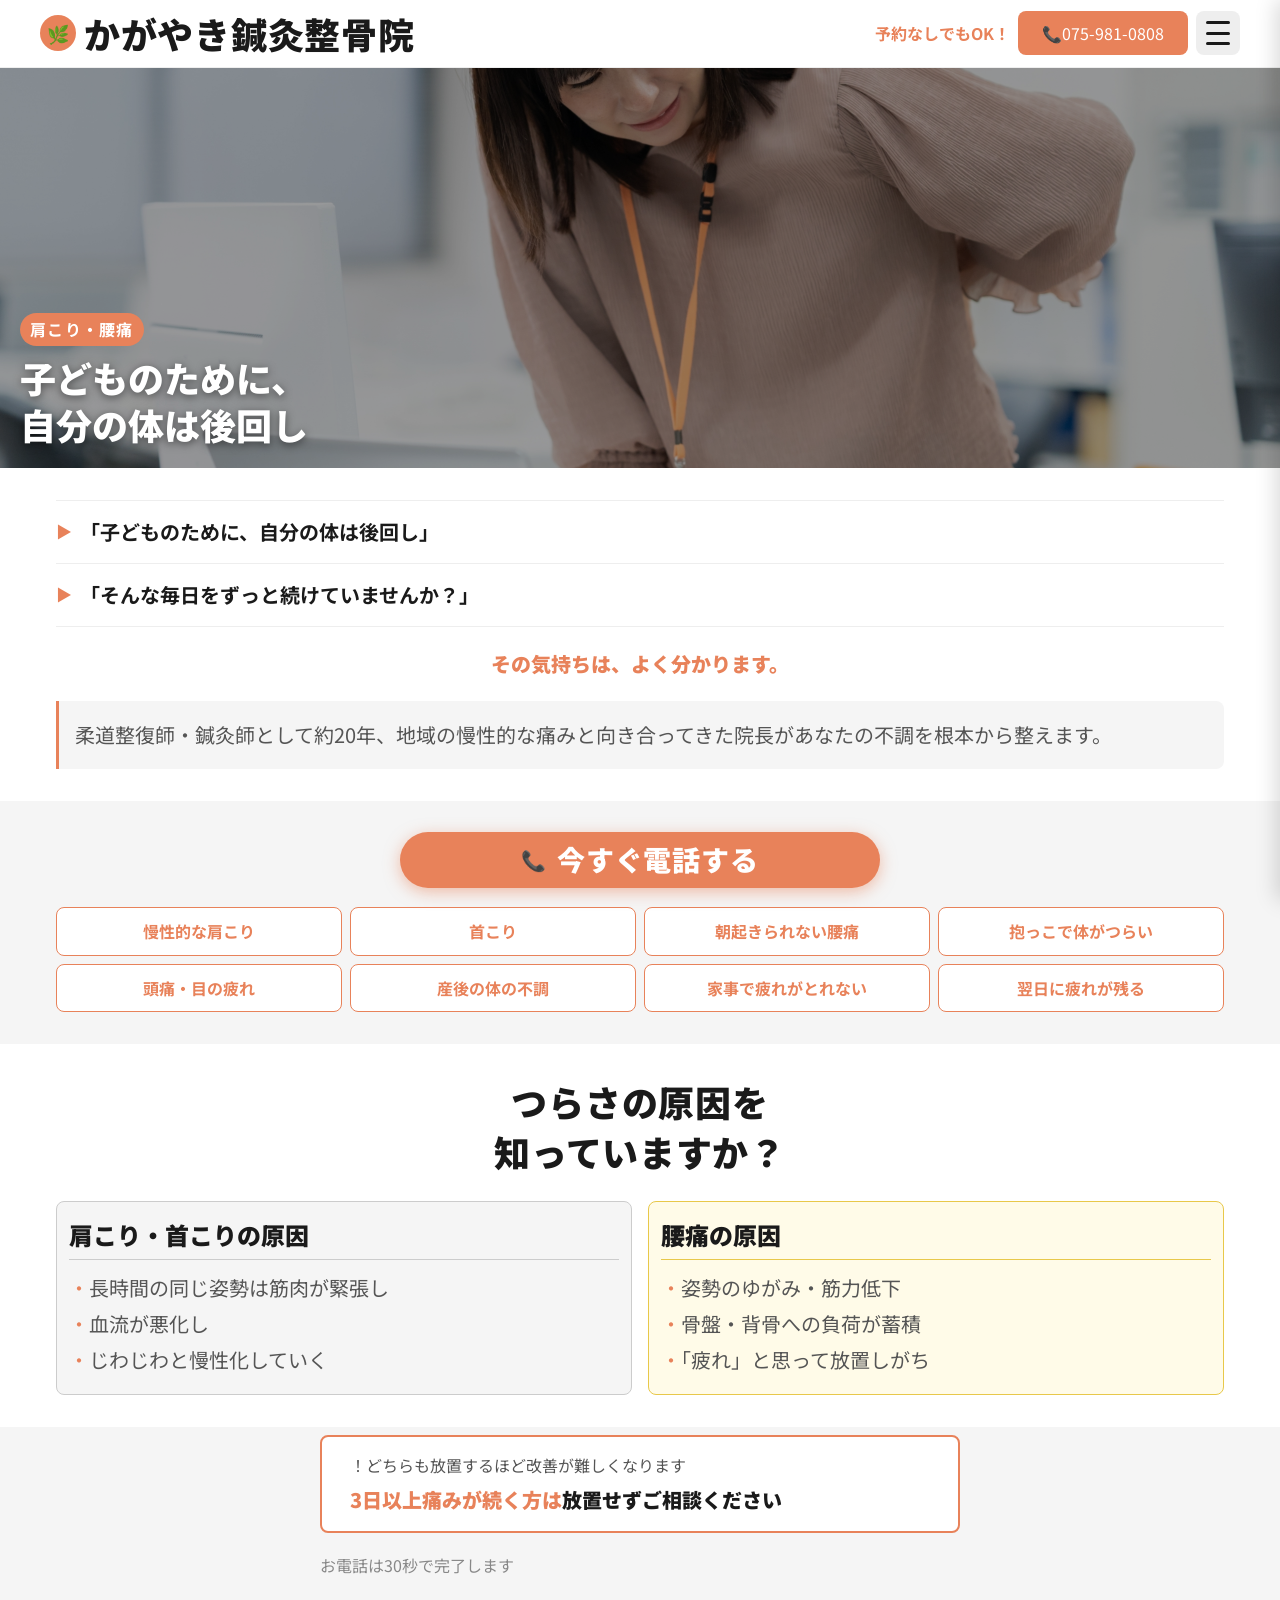
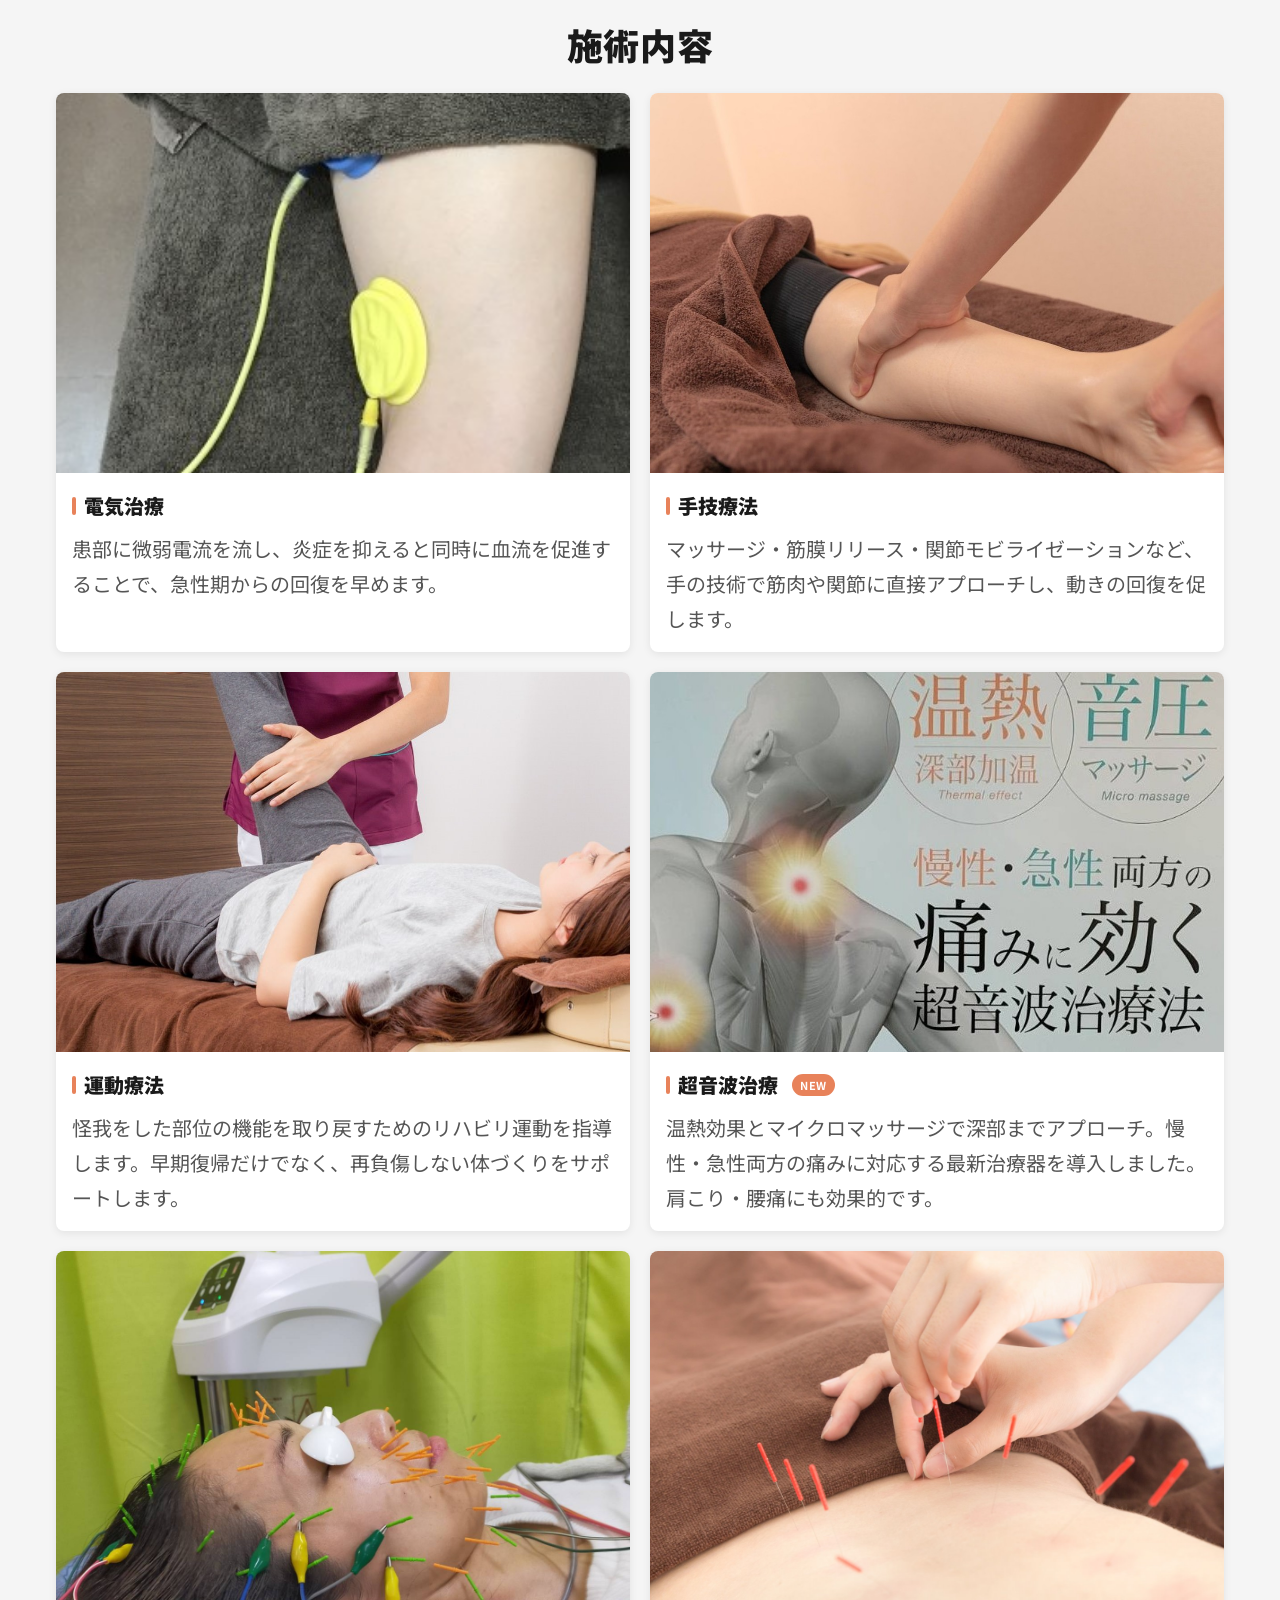
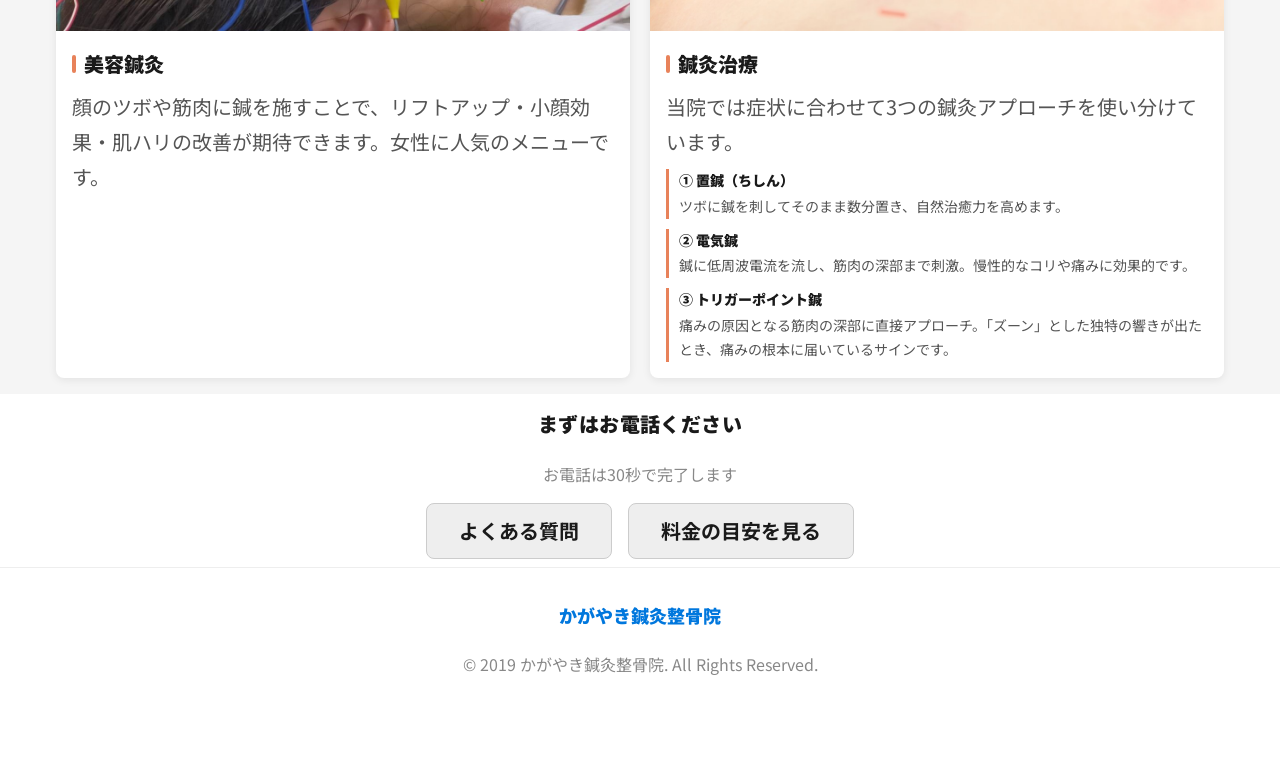
==== commit 98a3f49c: "CTAタイトル文言修正" ====
--- a/shoulder.html
+++ b/shoulder.html
@@ -206,7 +206,7 @@
   <!-- CTA -->
   <div class="cta-block">
     <div class="container">
-      <h2 class="section-title section-title--cta">痛みが続いている方はまずお電話ください</h2>
+      <h2 class="section-title section-title--cta">まずはお電話ください</h2>
       <p class="micro-copy">お電話は30秒で完了します</p>
     </div>
   </div>
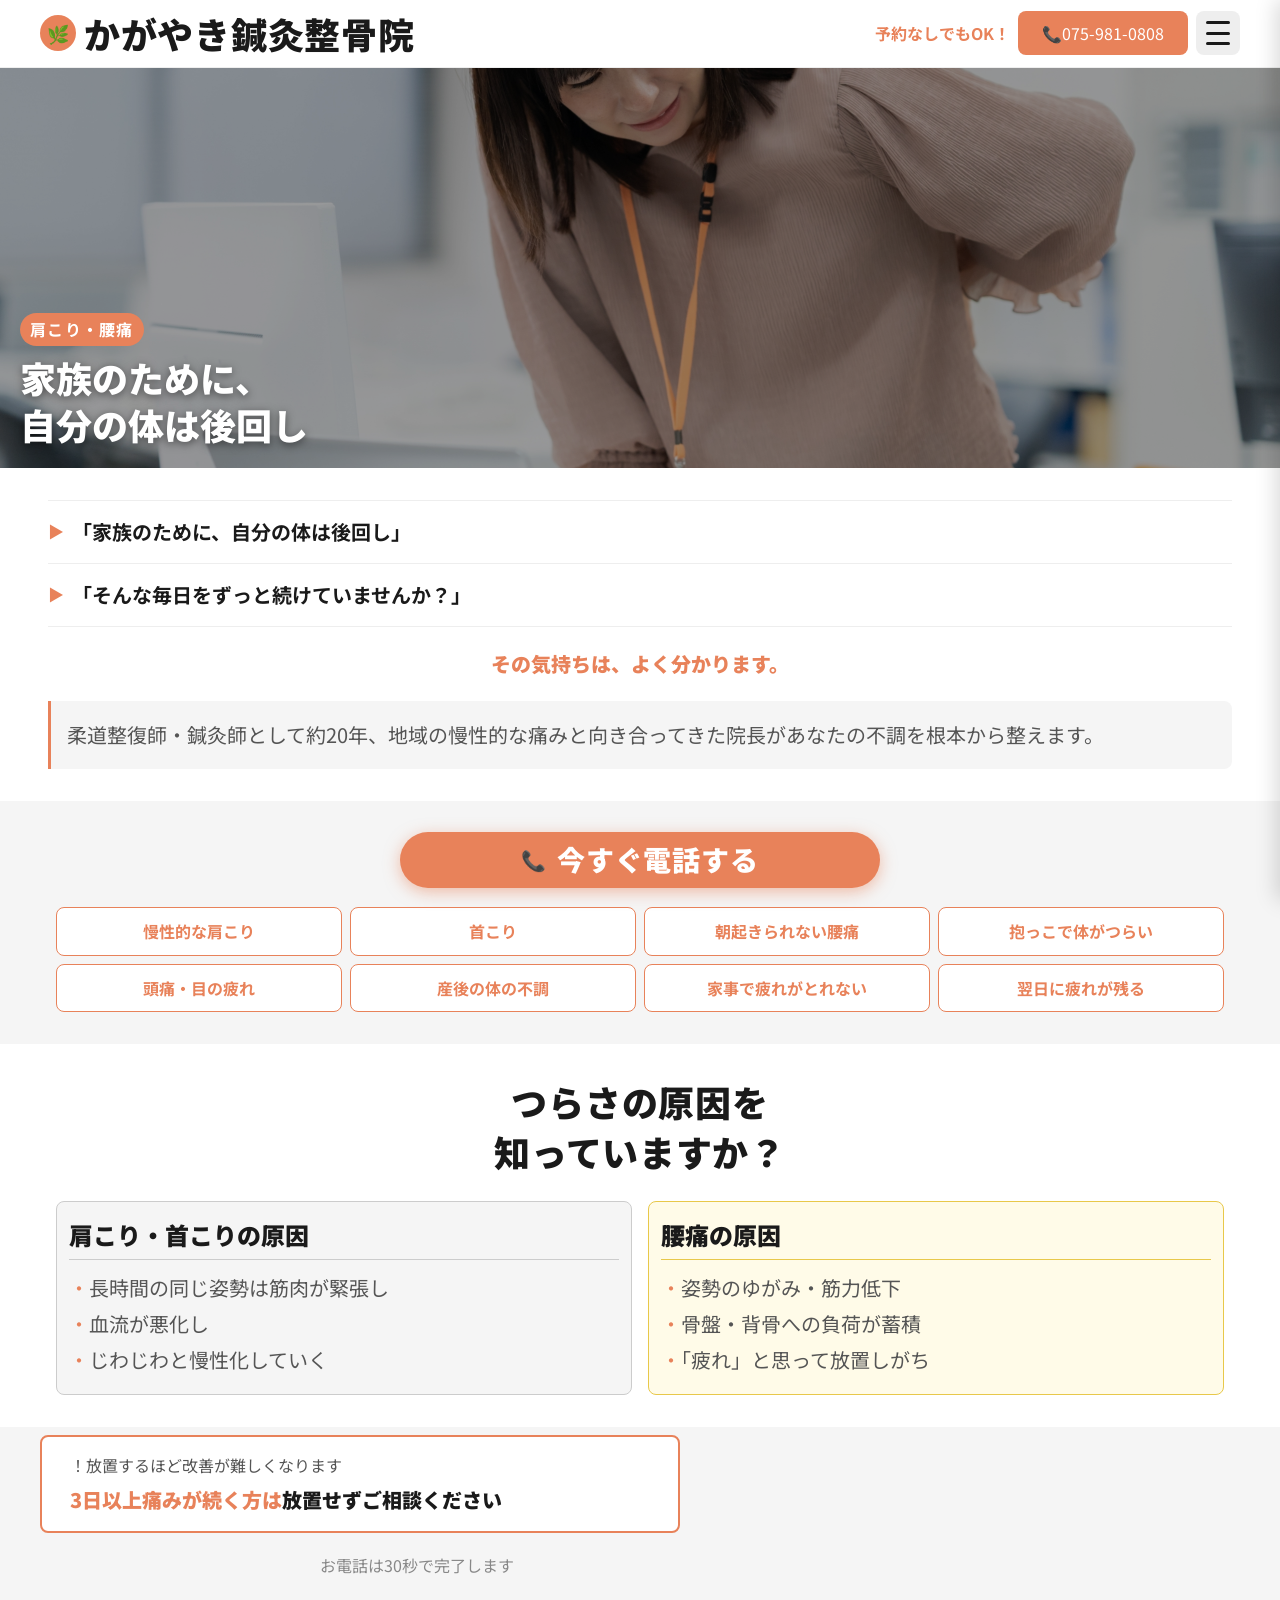
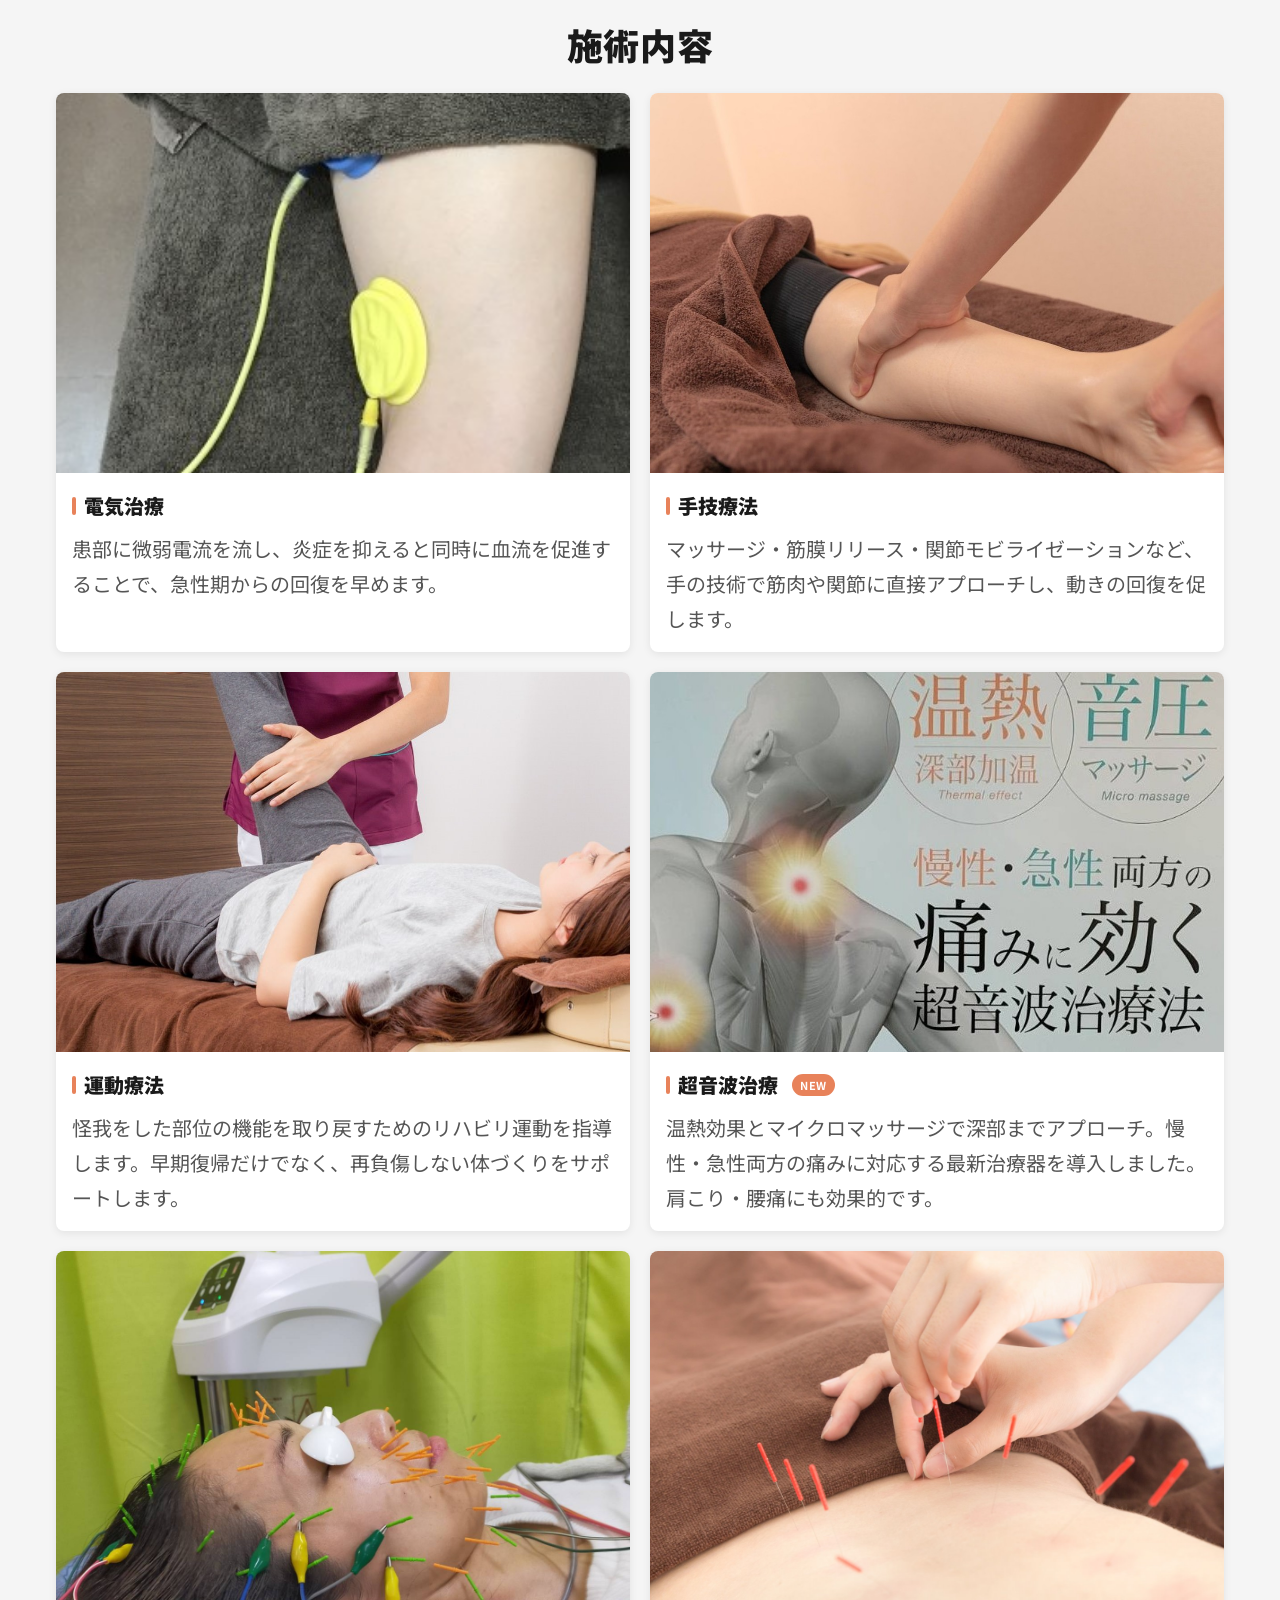
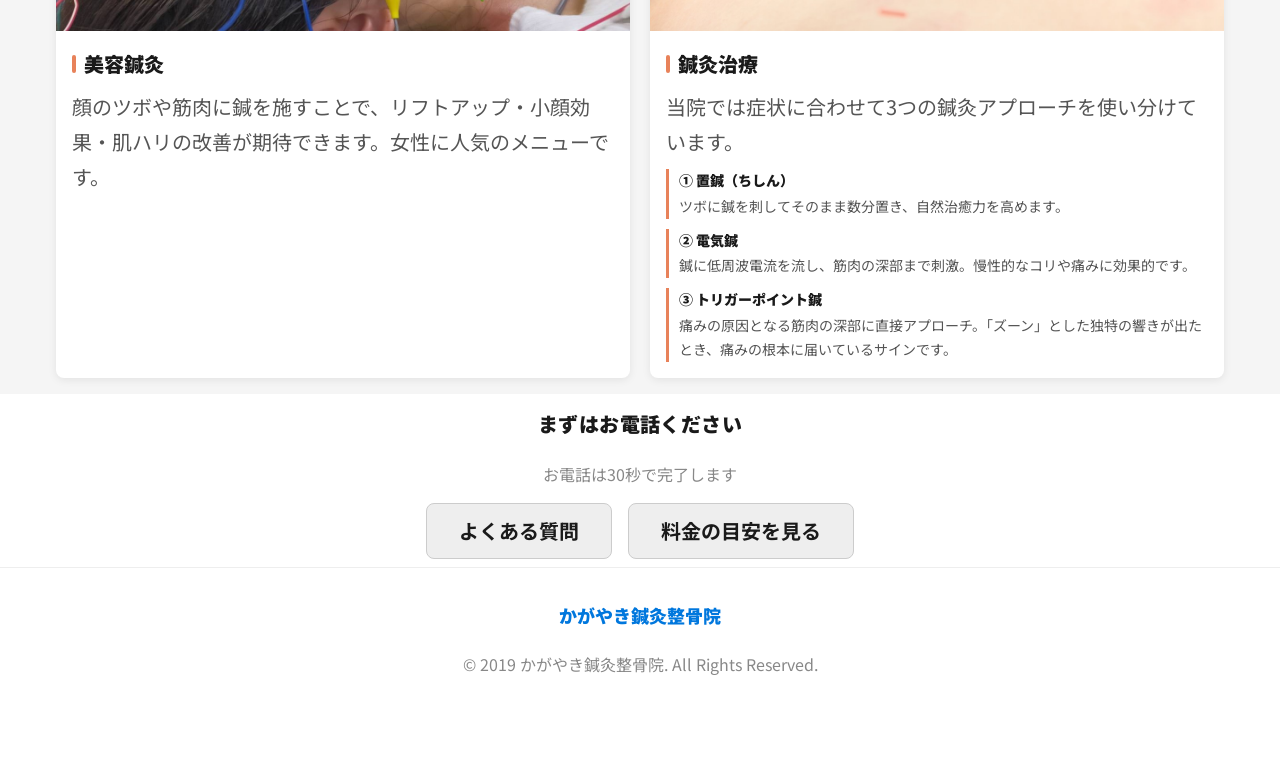
==== commit 622d3298: "SP版テキスト・レイアウト修正" ====
--- a/shoulder.html
+++ b/shoulder.html
@@ -57,7 +57,7 @@
     </div>
     <div class="page-hero__overlay">
       <span class="page-hero__tag">肩こり・腰痛</span>
-      <h1 class="page-hero__title">子どものために、<br />自分の体は後回し</h1>
+      <h1 class="page-hero__title">家族のために、<br />自分の体は後回し</h1>
     </div>
   </section>
 
@@ -65,7 +65,7 @@
   <section class="sympathy">
     <div class="container">
       <ul class="sympathy__list">
-        <li class="sympathy__item">「子どものために、自分の体は後回し」</li>
+        <li class="sympathy__item">「家族のために、自分の体は後回し」</li>
         <li class="sympathy__item">「そんな毎日をずっと続けていませんか？」</li>
       </ul>
       <p class="sympathy__message">その気持ちは、よく分かります。</p>
@@ -117,7 +117,7 @@
   <section class="section section--gray section--tight">
     <div class="container">
       <div class="appeal-block">
-        <p class="appeal-block__lead">！どちらも放置するほど改善が難しくなります</p>
+        <p class="appeal-block__lead">！放置するほど改善が難しくなります</p>
         <p class="appeal-block__title"><span>3日以上痛みが続く方は</span>放置せずご相談ください</p>
       </div>
       <div class="appeal-cta">
--- a/style.css
+++ b/style.css
@@ -76,7 +76,7 @@
   width: 100%;
   max-width: 760px;
   margin: 0 auto;
-  padding: 0 16px;
+  padding: 0 8px;
 }
 
 /* ---------- Header ---------- */
@@ -196,8 +196,14 @@
   width: 100%;
   height: 100%;
   object-fit: cover;
-  object-position: center;
+  object-position: right center;
   display: block;
+}
+
+@media (min-width: 768px) {
+  .fv__image-wrap img {
+    object-position: center;
+  }
 }
 
 .fv__overlay {
@@ -816,18 +822,18 @@
 
 .page-hero__placeholder {
   width: 100%;
-  height: 260px;
+  height: auto;
   display: flex;
   align-items: center;
   justify-content: center;
 }
 
 .page-hero__placeholder--sports {
-  background: linear-gradient(160deg, #0f2940 0%, #1e4d7a 60%, #2a6b9e 100%);
+  background: transparent;
 }
 
 .page-hero__placeholder--shoulder {
-  background: linear-gradient(160deg, #3a5a30 0%, #5a8a4a 60%, #7aaa6a 100%);
+  background: transparent;
 }
 
 .page-hero__overlay {
@@ -876,7 +882,7 @@
 
 /* ---------- Sympathy ---------- */
 .sympathy {
-  padding: 32px 16px;
+  padding: 32px 8px;
 }
 
 .sympathy__list {
@@ -1298,10 +1304,11 @@
   background: var(--color-white);
   border: 2px solid var(--color-primary);
   border-radius: var(--radius-md);
-  padding: 14px 20px;
+  padding: 14px 16px;
   text-align: left;
-  max-width: 560px;
-  margin: 0 auto 8px;
+  margin: 0 0 8px;
+  width: 100%;
+  box-sizing: border-box;
 }
 
 .appeal-block__lead {
@@ -1966,7 +1973,7 @@
 }
 
 .section--tight {
-  padding: 8px 0;
+  padding: 8px 16px;
 }
 
 .section--gray {
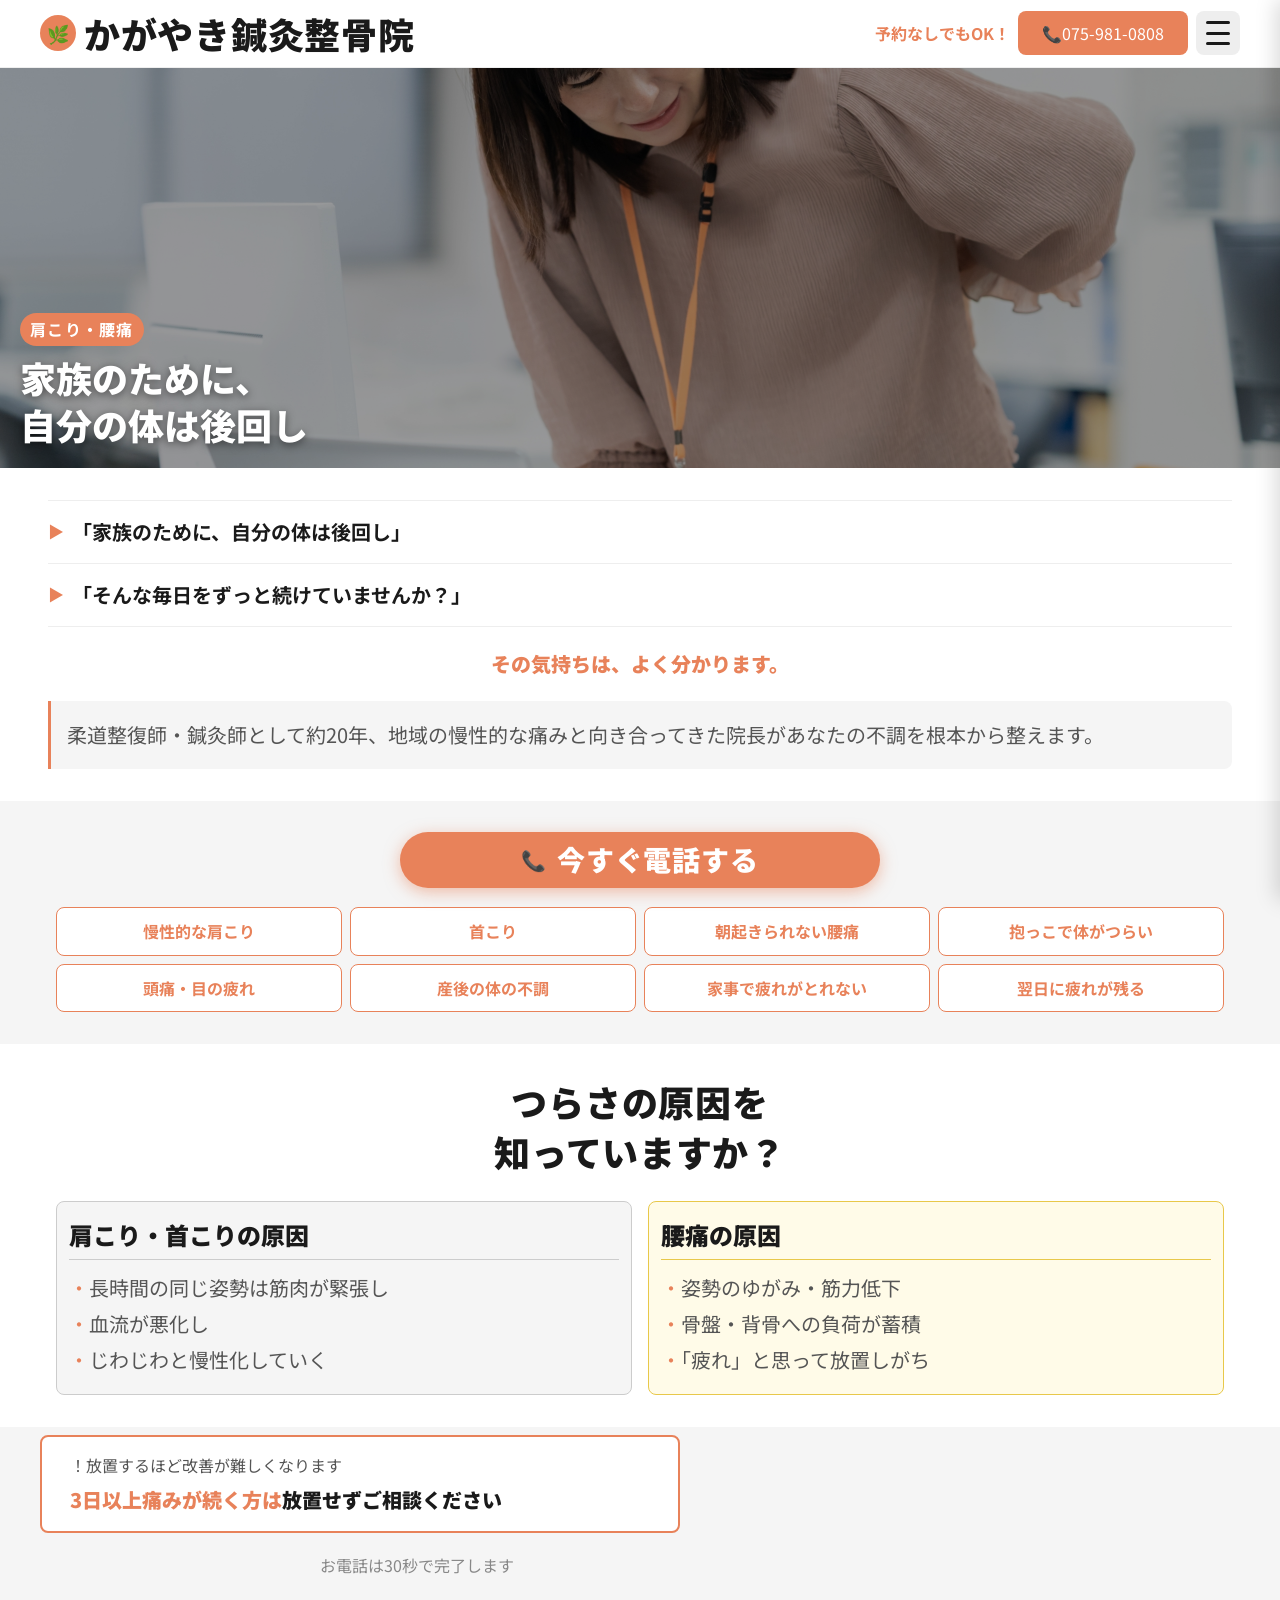
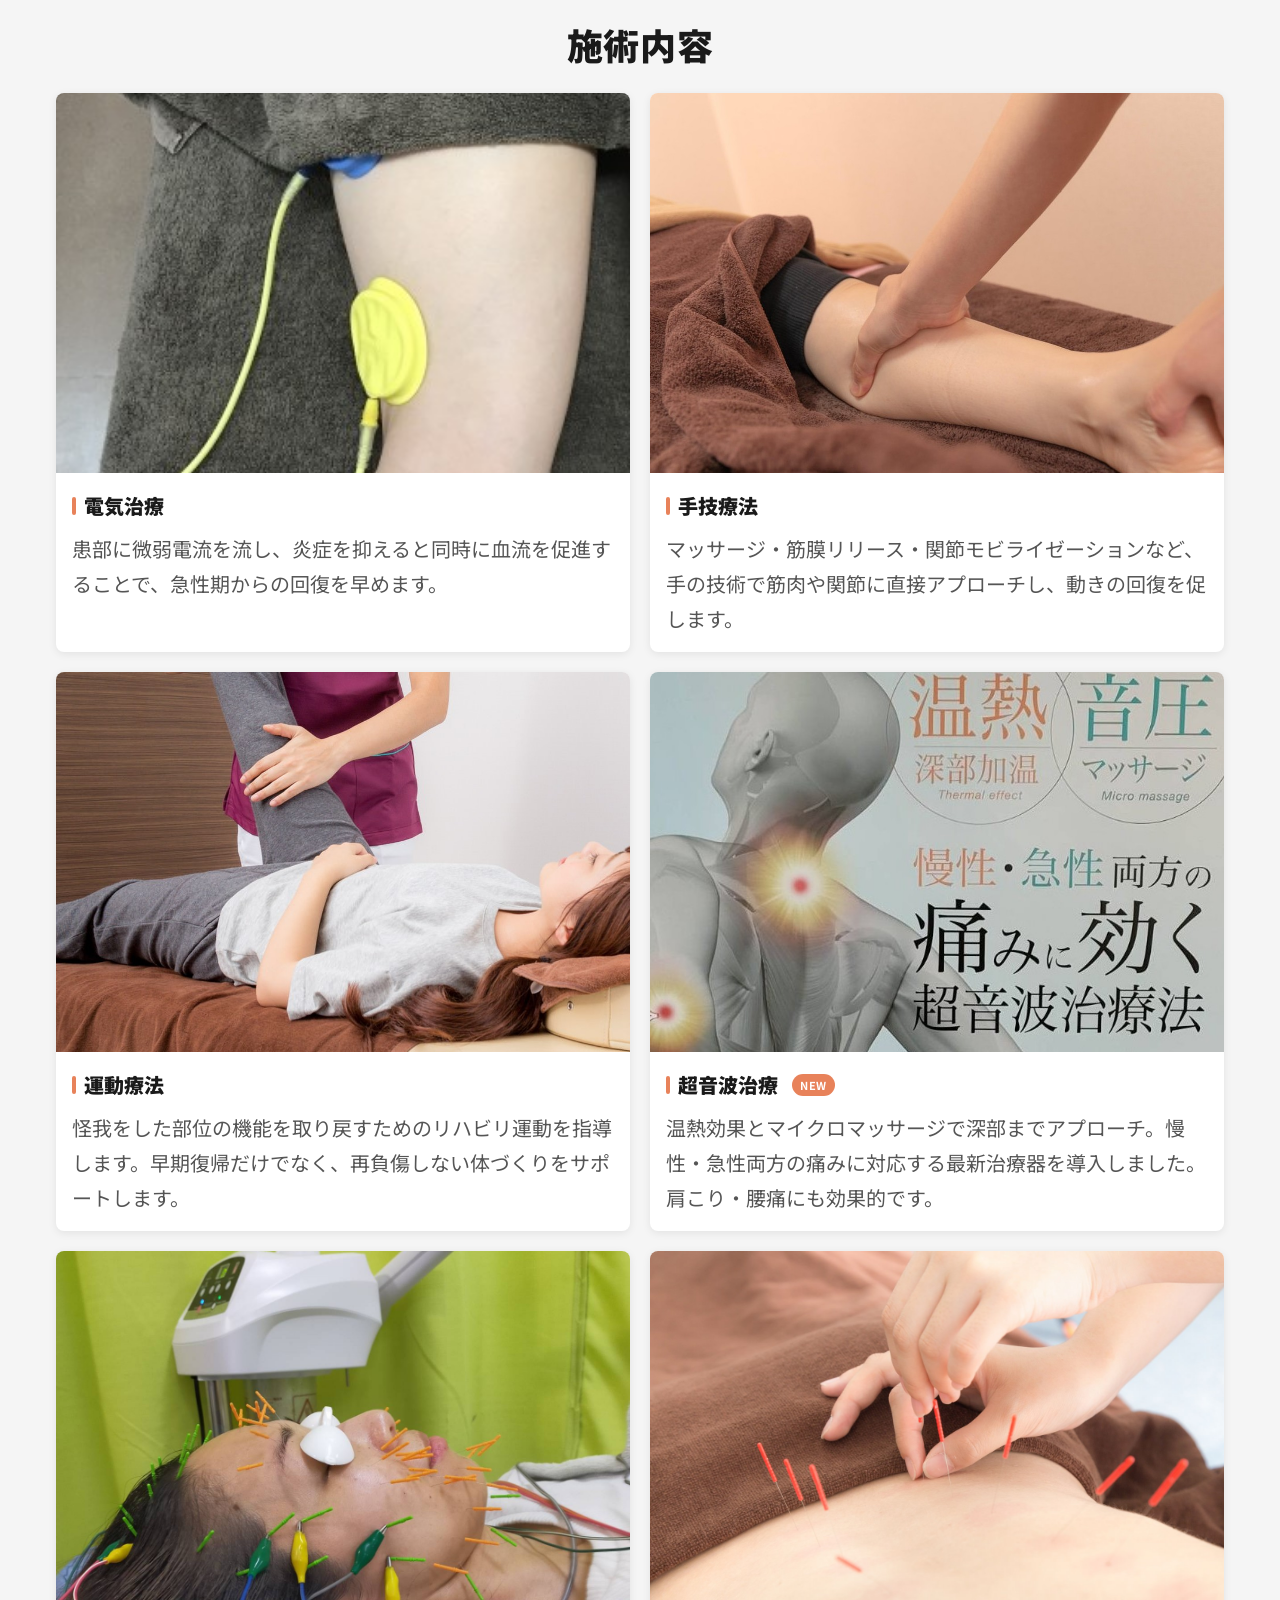
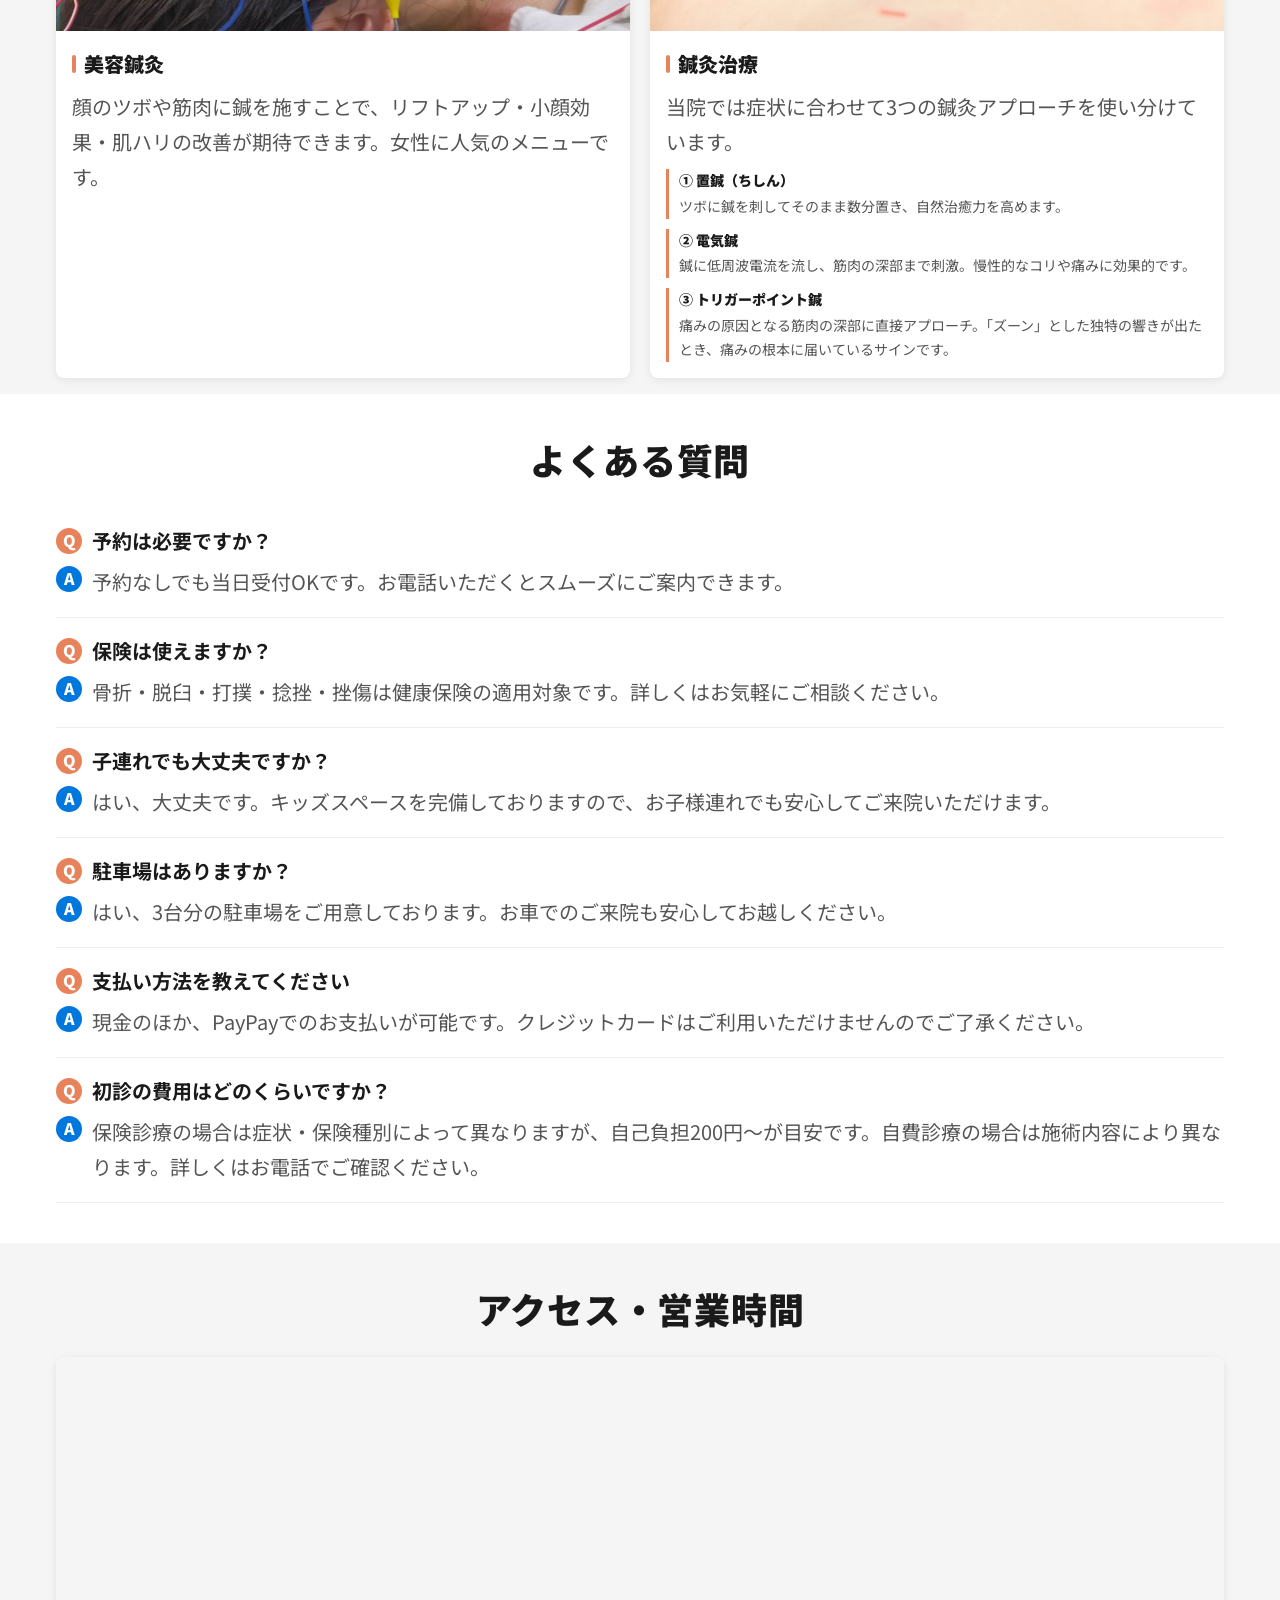
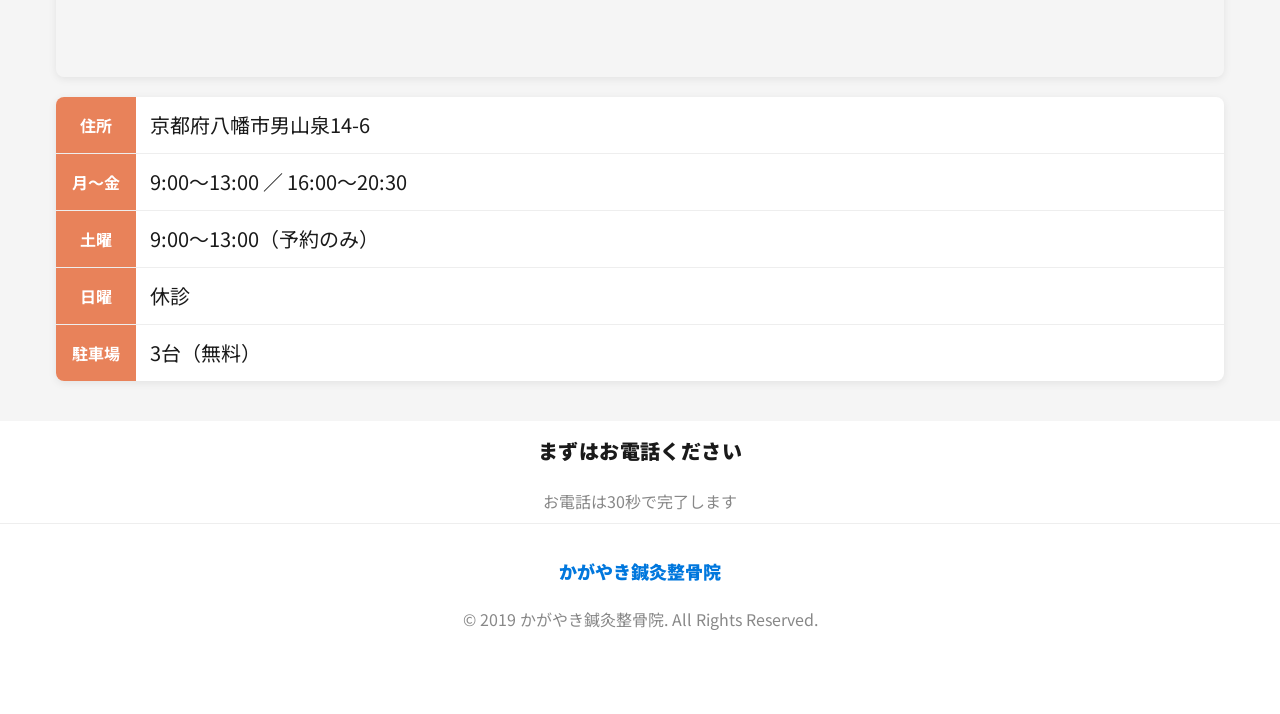
==== commit 41994327: "FAQ常時表示・料金ページ追加・GA4設定" ====
--- a/shoulder.html
+++ b/shoulder.html
@@ -19,6 +19,20 @@
   <link rel="preconnect" href="https://fonts.gstatic.com" crossorigin />
   <link href="https://fonts.googleapis.com/css2?family=Noto+Sans+JP:wght@400;500;700;900&display=swap" rel="stylesheet" />
   <link rel="stylesheet" href="style.css" />
+
+  <!-- Google tag (gtag.js) - GA4 -->
+  <!-- 測定ID: 院長のGoogleアカウントで取得後 G-XXXXXXXXXX を差し替えてください -->
+  <script async src="https://www.googletagmanager.com/gtag/js?id=G-XXXXXXXXXX"></script>
+  <script>
+    window.dataLayer = window.dataLayer || [];
+    function gtag(){dataLayer.push(arguments);}
+    gtag('js', new Date());
+    gtag('config', 'G-XXXXXXXXXX');
+  </script>
+
+  <!-- Google Search Console 認証 -->
+  <!-- 認証コード取得後に content="" 内を差し替えてください -->
+  <meta name="google-site-verification" content="XXXXXXXXXX" />
 </head>
 <body>
 
@@ -46,6 +60,7 @@
       <li><a href="sports.html" class="drawer__item">スポーツ外傷・障害</a></li>
       <li><a href="shoulder.html" class="drawer__item">肩こり・腰痛</a></li>
       <li><a href="visit.html" class="drawer__item">無料送迎・訪問診療</a></li>
+      <li><a href="ryokin.html" class="drawer__item">料金一覧</a></li>
     </ul>
   </nav>
   <div class="drawer-overlay" id="drawerOverlay"></div>
@@ -203,23 +218,121 @@
     </div>
   </section>
 
-  <!-- CTA -->
+
+  <!-- よくある質問 -->
+  <section class="faq-section" id="faq">
+    <div class="container">
+      <h2 class="section-title">よくある質問</h2>
+      <ul class="faq-list">
+        <li class="faq-item">
+          <div class="faq-question">
+            <span class="faq-q-label">Q</span>
+            <span class="faq-question__text">予約は必要ですか？</span>
+          </div>
+          <div class="faq-answer">
+            <span class="faq-a-label">A</span>
+            <p class="faq-answer__text">予約なしでも当日受付OKです。お電話いただくとスムーズにご案内できます。</p>
+          </div>
+        </li>
+        <li class="faq-item">
+          <div class="faq-question">
+            <span class="faq-q-label">Q</span>
+            <span class="faq-question__text">保険は使えますか？</span>
+          </div>
+          <div class="faq-answer">
+            <span class="faq-a-label">A</span>
+            <p class="faq-answer__text">骨折・脱臼・打撲・捻挫・挫傷は健康保険の適用対象です。詳しくはお気軽にご相談ください。</p>
+          </div>
+        </li>
+        <li class="faq-item">
+          <div class="faq-question">
+            <span class="faq-q-label">Q</span>
+            <span class="faq-question__text">子連れでも大丈夫ですか？</span>
+          </div>
+          <div class="faq-answer">
+            <span class="faq-a-label">A</span>
+            <p class="faq-answer__text">はい、大丈夫です。キッズスペースを完備しておりますので、お子様連れでも安心してご来院いただけます。</p>
+          </div>
+        </li>
+        <li class="faq-item">
+          <div class="faq-question">
+            <span class="faq-q-label">Q</span>
+            <span class="faq-question__text">駐車場はありますか？</span>
+          </div>
+          <div class="faq-answer">
+            <span class="faq-a-label">A</span>
+            <p class="faq-answer__text">はい、3台分の駐車場をご用意しております。お車でのご来院も安心してお越しください。</p>
+          </div>
+        </li>
+        <li class="faq-item">
+          <div class="faq-question">
+            <span class="faq-q-label">Q</span>
+            <span class="faq-question__text">支払い方法を教えてください</span>
+          </div>
+          <div class="faq-answer">
+            <span class="faq-a-label">A</span>
+            <p class="faq-answer__text">現金のほか、PayPayでのお支払いが可能です。クレジットカードはご利用いただけませんのでご了承ください。</p>
+          </div>
+        </li>
+        <li class="faq-item">
+          <div class="faq-question">
+            <span class="faq-q-label">Q</span>
+            <span class="faq-question__text">初診の費用はどのくらいですか？</span>
+          </div>
+          <div class="faq-answer">
+            <span class="faq-a-label">A</span>
+            <p class="faq-answer__text">保険診療の場合は症状・保険種別によって異なりますが、自己負担200円〜が目安です。自費診療の場合は施術内容により異なります。詳しくはお電話でご確認ください。</p>
+          </div>
+        </li>
+      </ul>
+    </div>
+  </section>
+
+  <!-- アクセス・営業時間 -->
+  <section class="access-section" id="access">
+    <div class="container">
+      <h2 class="section-title">アクセス・営業時間</h2>
+      <div class="access-map">
+        <iframe
+          src="https://www.google.com/maps/embed?pb=!1m18!1m12!1m3!1d816.8!2d135.6938173!3d34.8623543!2m3!1f0!2f0!3f0!3m2!1i1024!2i768!4f13.1!3m3!1m2!1s0x60011b403ea7c5e1%3A0x57f7c757bf854acf!2z5Lmd5pyo6Y244pGY5bqX5pW05piD5pW45YyW77yR77yU!5e0!3m2!1sja!2sjp!4v1234567890"
+          allowfullscreen
+          loading="lazy"
+          referrerpolicy="no-referrer-when-downgrade"
+          title="かがやき鍼灸整骨院 地図">
+        </iframe>
+      </div>
+      <div class="access-info">
+        <div class="access-row">
+          <span class="access-row__label">住所</span>
+          <span class="access-row__value">京都府八幡市男山泉14-6</span>
+        </div>
+        <div class="access-row">
+          <span class="access-row__label">月〜金</span>
+          <span class="access-row__value">9:00〜13:00 ／ 16:00〜20:30</span>
+        </div>
+        <div class="access-row">
+          <span class="access-row__label">土曜</span>
+          <span class="access-row__value">9:00〜13:00（予約のみ）</span>
+        </div>
+        <div class="access-row">
+          <span class="access-row__label">日曜</span>
+          <span class="access-row__value">休診</span>
+        </div>
+        <div class="access-row">
+          <span class="access-row__label">駐車場</span>
+          <span class="access-row__value">3台（無料）</span>
+        </div>
+      </div>
+    </div>
+  </section>
+
+  <!-- CTA 最後 -->
   <div class="cta-block">
     <div class="container">
       <h2 class="section-title section-title--cta">まずはお電話ください</h2>
       <p class="micro-copy">お電話は30秒で完了します</p>
     </div>
   </div>
-
-  <!-- サブボタン -->
-  <section class="section">
-    <div class="container">
-      <div class="btn-group">
-        <a href="index.html#faq" class="btn-sub">よくある質問</a>
-        <a href="index.html#ryokin" class="btn-sub">料金の目安を見る</a>
-      </div>
-    </div>
-  </section>
 
   <!-- Footer -->
   <footer class="site-footer">
@@ -227,6 +340,7 @@
     <p class="site-footer__copy">© 2019 かがやき鍼灸整骨院. All Rights Reserved.</p>
   </footer>
 
+
   <a href="tel:075-981-0808" class="sticky-cta">
     <span class="sticky-cta__icon">📞</span>
     今すぐ電話する
--- a/style.css
+++ b/style.css
@@ -270,6 +270,48 @@
   box-shadow: 0 4px 16px rgba(232,130,90,0.5);
 }
 
+/* ---------- First Intro (トップページ) ---------- */
+.first-intro {
+  padding: 28px 16px;
+  background: #EEF6FF;
+  border-bottom: 2px solid var(--color-secondary);
+}
+
+.first-intro__title {
+  font-size: 18px;
+  font-weight: 900;
+  color: var(--color-secondary);
+  margin-bottom: 14px;
+  text-align: center;
+}
+
+.first-intro__list {
+  display: flex;
+  flex-direction: column;
+  gap: 8px;
+  margin-bottom: 16px;
+}
+
+.first-intro__item {
+  font-size: 15px;
+  font-weight: 700;
+  color: var(--color-black);
+  line-height: 1.6;
+}
+
+@media (min-width: 768px) {
+  .first-intro { padding: 36px 40px; }
+  .first-intro__title { font-size: 24px; }
+  .first-intro__list {
+    display: grid;
+    grid-template-columns: 1fr 1fr;
+    gap: 12px;
+    max-width: 800px;
+    margin: 0 auto 20px;
+  }
+  .first-intro__item { font-size: 18px; }
+}
+
 /* ---------- Nayami Section ---------- */
 .nayami {
   padding: 32px 16px;
@@ -607,6 +649,93 @@
   line-height: 1.6;
 }
 
+.ryokin-section .price-table td:last-child {
+  font-size: 13px;
+  color: var(--color-gray-500);
+}
+
+@media (min-width: 768px) {
+  .ryokin-section .price-table td:last-child {
+    font-size: 16px;
+  }
+}
+
+/* ---------- Ryokin Page ---------- */
+.page-hero__placeholder--ryokin {
+  background: linear-gradient(160deg, #1a3a5c 0%, #2c6a9a 60%, #E8825A 100%);
+}
+
+.ryokin-section {
+  padding: 32px 16px;
+  background: var(--color-white);
+}
+
+.ryokin-section--gray {
+  background: var(--color-gray-100);
+}
+
+.ryokin-lead {
+  font-size: 15px;
+  color: var(--color-gray-700);
+  line-height: 1.8;
+  margin-bottom: 16px;
+}
+
+.payment-list {
+  display: flex;
+  gap: 16px;
+  margin-bottom: 12px;
+  flex-wrap: wrap;
+}
+
+.payment-item {
+  display: flex;
+  align-items: center;
+  gap: 8px;
+  background: var(--color-white);
+  border: 1px solid var(--color-gray-200);
+  border-radius: var(--radius-md);
+  padding: 12px 20px;
+}
+
+.payment-item__icon {
+  font-size: 24px;
+}
+
+.payment-item__text {
+  font-size: 16px;
+  font-weight: 700;
+  color: var(--color-black);
+}
+
+@media (min-width: 768px) {
+  .ryokin-section { padding: 48px 40px; }
+  .ryokin-lead { font-size: 18px; }
+  .payment-item__text { font-size: 20px; }
+  .payment-item { padding: 16px 32px; }
+}
+
+.price-section__lead {
+  font-size: 15px;
+  color: var(--color-gray-700);
+  text-align: center;
+  margin-bottom: 20px;
+  line-height: 1.7;
+}
+
+.price-link-wrap {
+  margin-top: 16px;
+  text-align: center;
+}
+
+.price-link-wrap .btn-sub {
+  display: inline-flex;
+  align-items: center;
+  justify-content: center;
+  width: auto;
+  padding: 0 32px;
+}
+
 /* ---------- Voice ---------- */
 .voice-section {
   padding: 40px 16px;
@@ -665,13 +794,9 @@
   display: flex;
   align-items: center;
   gap: 10px;
-  padding: 18px 0;
-  cursor: pointer;
-  background: none;
-  border: none;
+  padding: 18px 0 8px;
   width: 100%;
   text-align: left;
-  font-family: var(--font-base);
 }
 
 .faq-q-label {
@@ -696,26 +821,10 @@
   line-height: 1.5;
 }
 
-.faq-icon {
-  font-size: 20px;
-  color: var(--color-gray-500);
-  transition: transform 0.3s;
-  flex-shrink: 0;
-  line-height: 1;
-}
-
-.faq-item.is-open .faq-icon {
-  transform: rotate(45deg);
-}
-
 .faq-answer {
-  display: none;
-  padding: 0 0 18px 36px;
-}
-
-.faq-item.is-open .faq-answer {
   display: flex;
   gap: 10px;
+  padding: 0 0 18px 0;
 }
 
 .faq-a-label {
